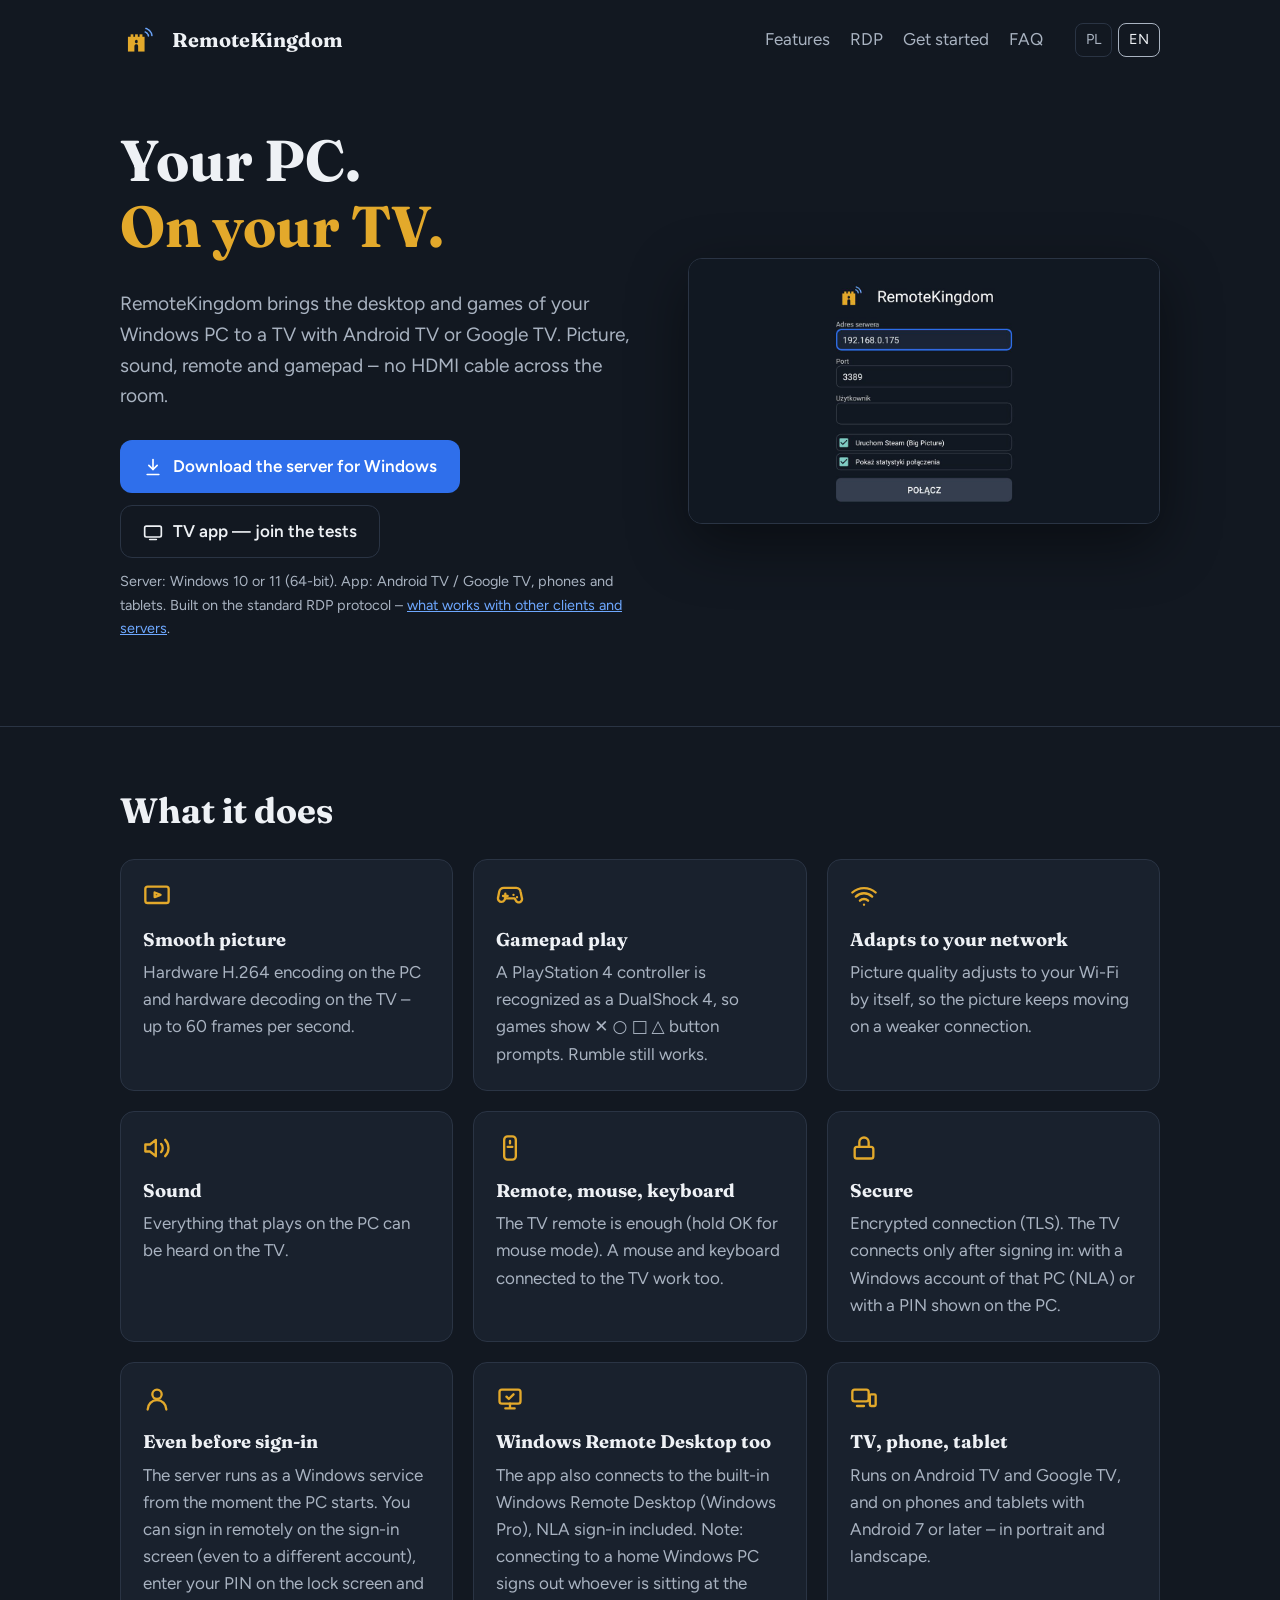
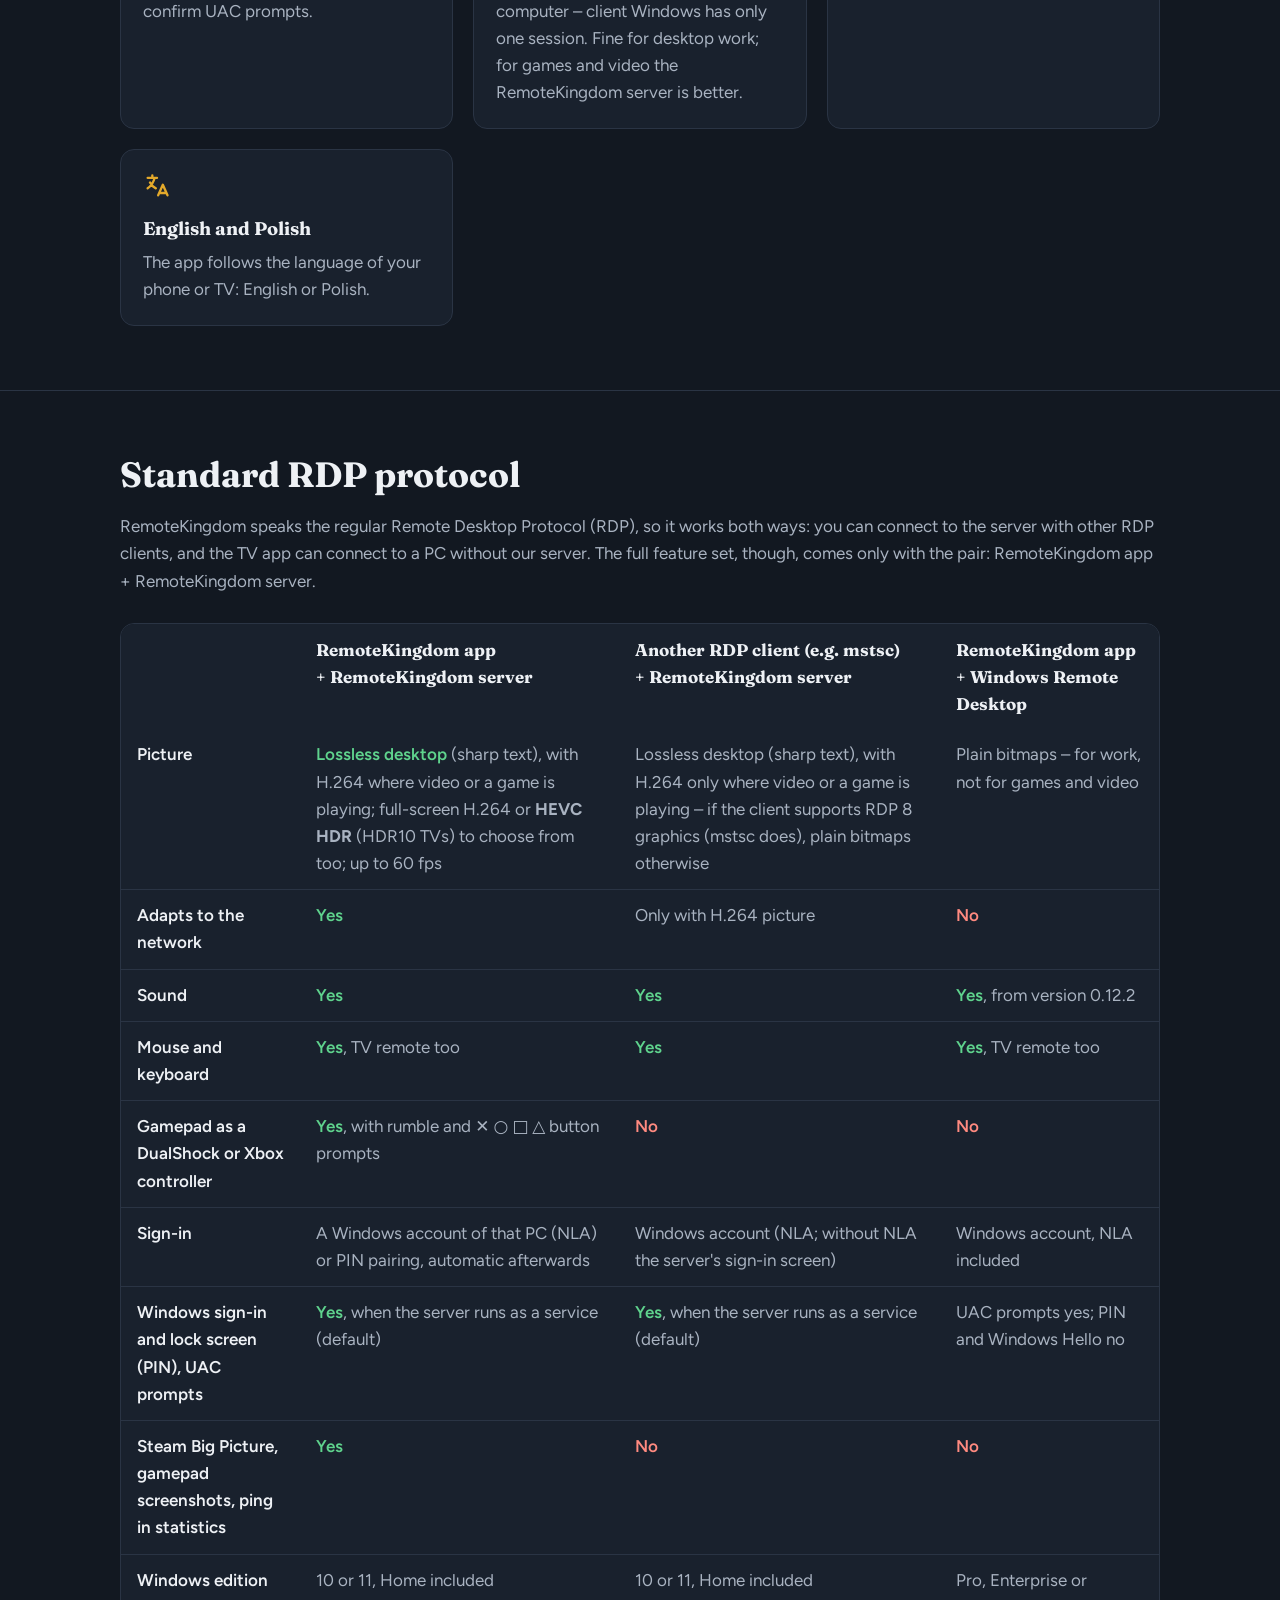
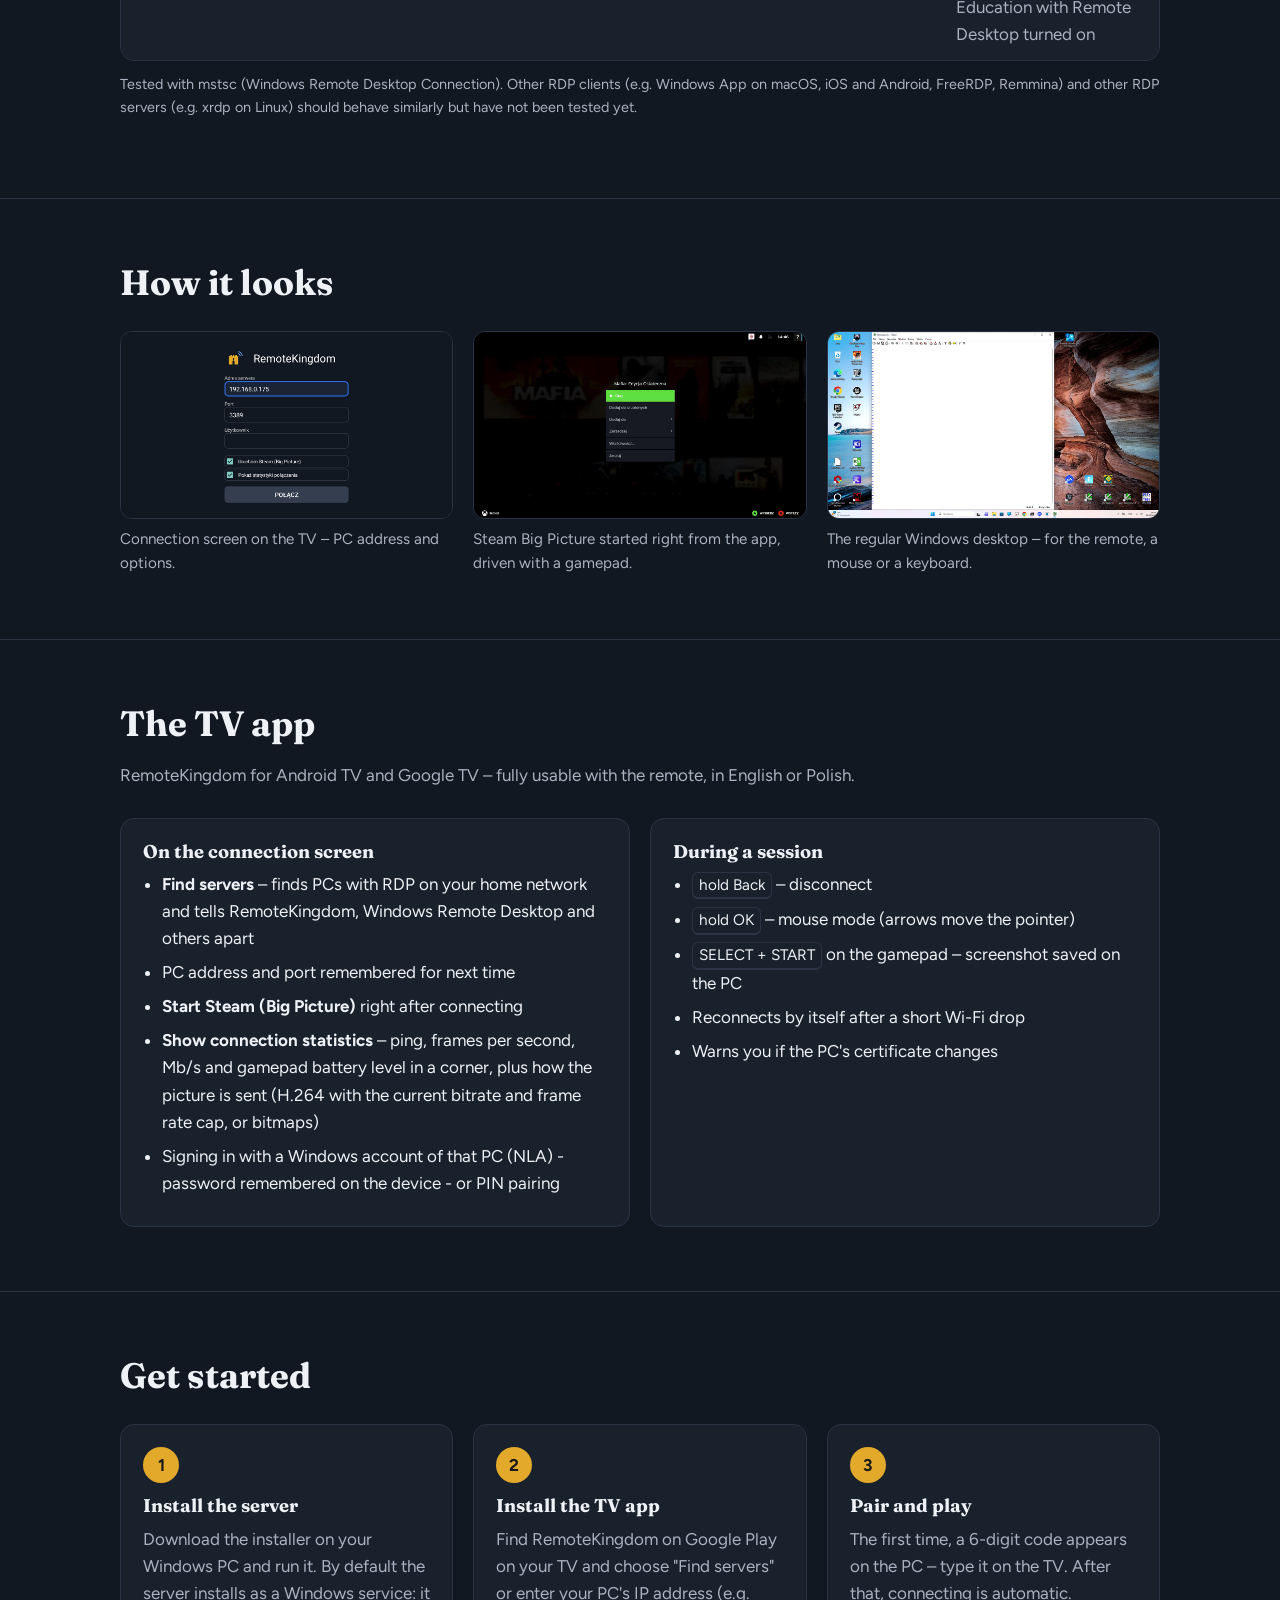
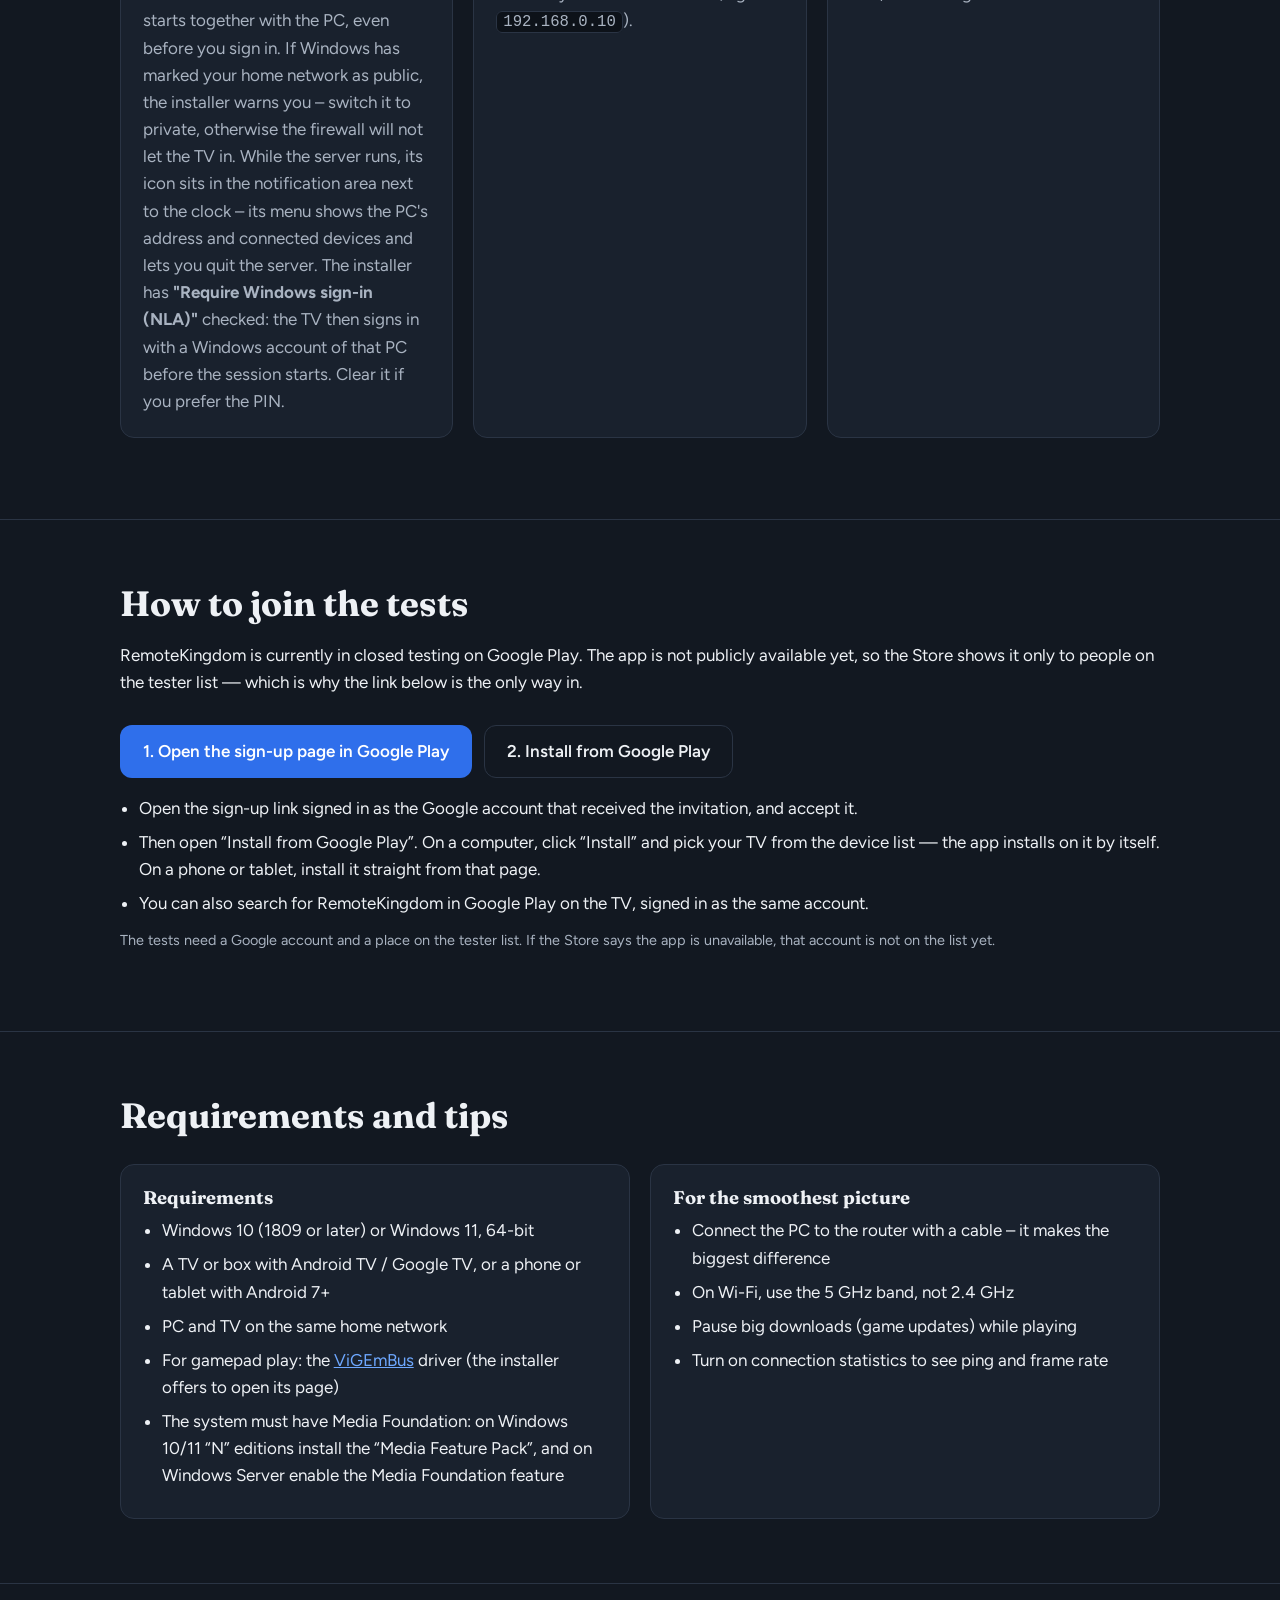
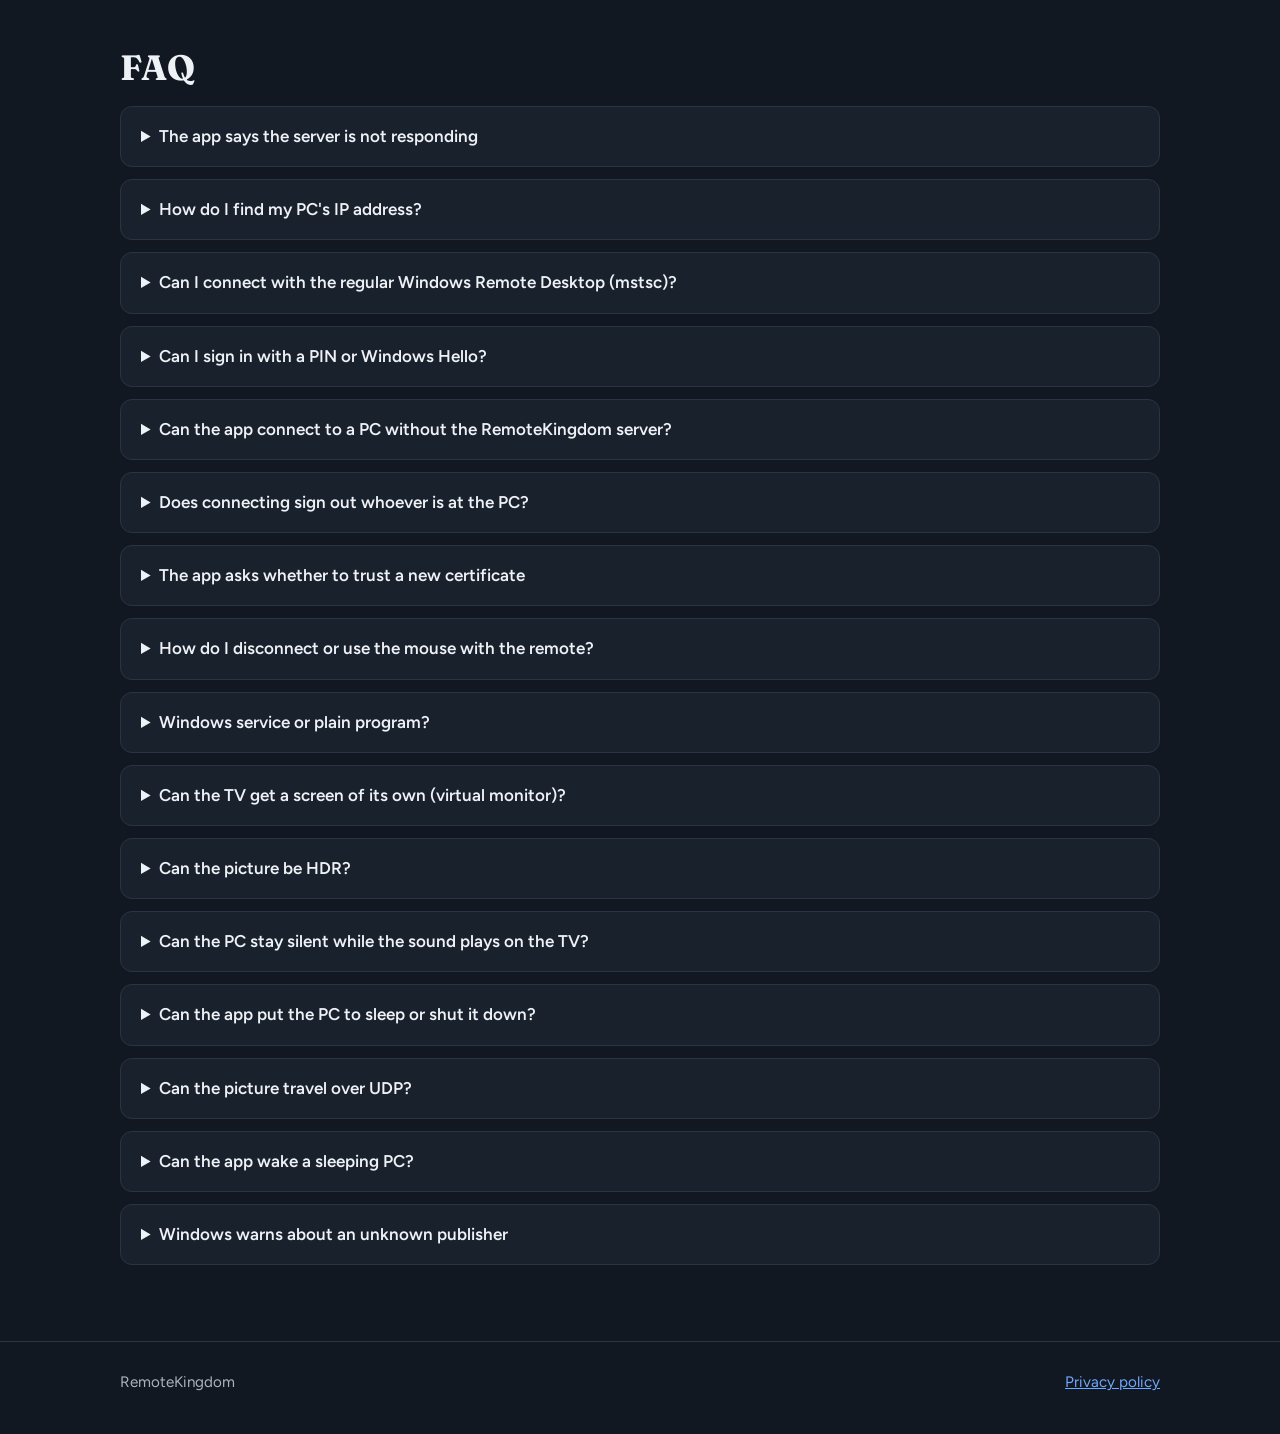
==== en/index.html @ ab677b14 "Comparison table: lossless desktop and HEVC HDR in the app column, NLA for mstsc Co-Authored-By: Cla" ====
<!doctype html>
<html lang="en">
<head>
<meta charset="utf-8">
<meta name="viewport" content="width=device-width, initial-scale=1">
<title>RemoteKingdom – your PC on your TV</title>
<meta name="description" content="RemoteKingdom: your Windows PC desktop and games on an Android TV. H.264 video, sound, remote and gamepad.">
<link rel="icon" type="image/png" href="../img/icon.png">
<link rel="alternate" hreflang="pl" href="https://2lero.github.io/remotekingdom-site/">
<link rel="alternate" hreflang="en" href="https://2lero.github.io/remotekingdom-site/en/">
<link rel="alternate" hreflang="x-default" href="https://2lero.github.io/remotekingdom-site/">
<link rel="preconnect" href="https://fonts.googleapis.com">
<link rel="preconnect" href="https://fonts.gstatic.com" crossorigin>
<link href="https://fonts.googleapis.com/css2?family=Fraunces:opsz,wght@9..144,700&family=Figtree:wght@400;600&display=swap" rel="stylesheet">
<link rel="stylesheet" href="../style.css">
</head>
<body>

<div class="wrap">
  <header class="top">
    <img src="../img/icon.png" alt="">
    <b>RemoteKingdom</b>
    <nav>
      <a href="#features">Features</a>
      <a href="#rdp">RDP</a>
      <a href="#start">Get started</a>
      <a href="#faq">FAQ</a>
    </nav>
    <div class="lang"><a href="../" lang="pl">PL</a><a href="./" aria-current="page">EN</a></div>
  </header>

  <div class="hero">
    <div>
      <h1>Your PC.<br><span>On your TV.</span></h1>
      <p class="lead">RemoteKingdom brings the desktop and games of your Windows PC to a TV with Android TV or Google TV. Picture, sound, remote and gamepad – no HDMI cable across the room.</p>
      <div class="buttons">
        <a class="btn primary" href="https://github.com/2lero/remotekingdom-site/releases/latest/download/RemoteKingdomServerSetup.exe">
          <svg viewBox="0 0 24 24" fill="none" stroke="currentColor" stroke-width="2" stroke-linecap="round" stroke-linejoin="round" aria-hidden="true"><path d="M12 3v12"/><path d="m7 10 5 5 5-5"/><path d="M5 21h14"/></svg>
          Download the server for Windows
        </a>
        <a class="btn ghost" href="https://play.google.com/apps/testing/com.lero.remotekingdom">
          <svg viewBox="0 0 24 24" fill="none" stroke="currentColor" stroke-width="2" stroke-linecap="round" stroke-linejoin="round" aria-hidden="true"><rect x="2" y="5" width="20" height="13" rx="2"/><path d="M8 21h8"/></svg>
          TV app — join the tests
        </a>
      </div>
      <p class="note">Server: Windows 10 or 11 (64-bit). App: Android TV / Google TV, phones and tablets. Built on the standard RDP protocol – <a href="#rdp">what works with other clients and servers</a>.</p>
    </div>
    <img class="shot" src="../img/connect.jpg" alt="RemoteKingdom connection screen on a TV">
  </div>
</div>

<section id="features">
  <div class="wrap">
    <h2>What it does</h2>
    <div class="grid">
      <div class="card">
        <svg viewBox="0 0 24 24" fill="none" stroke="currentColor" stroke-width="2" stroke-linecap="round" stroke-linejoin="round" aria-hidden="true"><rect x="2" y="4" width="20" height="14" rx="2"/><path d="m10 9 5 2-5 2z"/></svg>
        <h3>Smooth picture</h3>
        <p>Hardware H.264 encoding on the PC and hardware decoding on the TV – up to 60 frames per second.</p>
      </div>
      <div class="card">
        <svg viewBox="0 0 24 24" fill="none" stroke="currentColor" stroke-width="2" stroke-linecap="round" stroke-linejoin="round" aria-hidden="true"><path d="M6 12h4m-2-2v4"/><path d="M15 11h.01M18 13h.01"/><path d="M17.3 5H6.7a4 4 0 0 0-3.9 3.2l-1 5A3 3 0 0 0 4.7 17c1 0 1.9-.5 2.4-1.3L8 14h8l.9 1.7a2.8 2.8 0 0 0 5.2-2.2l-1-5A4 4 0 0 0 17.3 5z"/></svg>
        <h3>Gamepad play</h3>
        <p>A PlayStation 4 controller is recognized as a DualShock 4, so games show ✕ ○ □ △ button prompts. Rumble still works.</p>
      </div>
      <div class="card">
        <svg viewBox="0 0 24 24" fill="none" stroke="currentColor" stroke-width="2" stroke-linecap="round" stroke-linejoin="round" aria-hidden="true"><path d="M5 12.5a10 10 0 0 1 14 0"/><path d="M8.5 16a5 5 0 0 1 7 0"/><path d="M12 19.5h.01"/><path d="M2 9a15 15 0 0 1 20 0"/></svg>
        <h3>Adapts to your network</h3>
        <p>Picture quality adjusts to your Wi-Fi by itself, so the picture keeps moving on a weaker connection.</p>
      </div>
      <div class="card">
        <svg viewBox="0 0 24 24" fill="none" stroke="currentColor" stroke-width="2" stroke-linecap="round" stroke-linejoin="round" aria-hidden="true"><path d="M11 5 6 9H2v6h4l5 4z"/><path d="M15.5 8.5a5 5 0 0 1 0 7"/><path d="M19 5a10 10 0 0 1 0 14"/></svg>
        <h3>Sound</h3>
        <p>Everything that plays on the PC can be heard on the TV.</p>
      </div>
      <div class="card">
        <svg viewBox="0 0 24 24" fill="none" stroke="currentColor" stroke-width="2" stroke-linecap="round" stroke-linejoin="round" aria-hidden="true"><rect x="7" y="2" width="10" height="20" rx="3"/><path d="M12 6v2m-2 3h4"/></svg>
        <h3>Remote, mouse, keyboard</h3>
        <p>The TV remote is enough (hold OK for mouse mode). A mouse and keyboard connected to the TV work too.</p>
      </div>
      <div class="card">
        <svg viewBox="0 0 24 24" fill="none" stroke="currentColor" stroke-width="2" stroke-linecap="round" stroke-linejoin="round" aria-hidden="true"><rect x="4" y="11" width="16" height="10" rx="2"/><path d="M8 11V7a4 4 0 0 1 8 0v4"/></svg>
        <h3>Secure</h3>
        <p>Encrypted connection (TLS). The TV connects only after signing in: with a Windows account of that PC (NLA) or with a PIN shown on the PC.</p>
      </div>
      <div class="card">
        <svg viewBox="0 0 24 24" fill="none" stroke="currentColor" stroke-width="2" stroke-linecap="round" stroke-linejoin="round" aria-hidden="true"><circle cx="12" cy="8" r="4"/><path d="M4 21a8 8 0 0 1 16 0"/></svg>
        <h3>Even before sign-in</h3>
        <p>The server runs as a Windows service from the moment the PC starts. You can sign in remotely on the sign-in screen (even to a different account), enter your PIN on the lock screen and confirm UAC prompts.</p>
      </div>
      <div class="card">
        <svg viewBox="0 0 24 24" fill="none" stroke="currentColor" stroke-width="2" stroke-linecap="round" stroke-linejoin="round" aria-hidden="true"><rect x="3" y="4" width="18" height="12" rx="2"/><path d="M8 20h8M12 16v4"/><path d="m9 10 2 2 4-4"/></svg>
        <h3>Windows Remote Desktop too</h3>
        <p>The app also connects to the built-in Windows Remote Desktop (Windows Pro), NLA sign-in included. Note: connecting to a home Windows PC signs out whoever is sitting at the computer – client Windows has only one session. Fine for desktop work; for games and video the RemoteKingdom server is better.</p>
      </div>
      <div class="card">
        <svg viewBox="0 0 24 24" fill="none" stroke="currentColor" stroke-width="2" stroke-linecap="round" stroke-linejoin="round" aria-hidden="true"><rect x="2" y="4" width="14" height="10" rx="2"/><rect x="17" y="8" width="5" height="10" rx="1"/><path d="M6 18h6"/></svg>
        <h3>TV, phone, tablet</h3>
        <p>Runs on Android TV and Google TV, and on phones and tablets with Android 7 or later – in portrait and landscape.</p>
      </div>
      <div class="card">
        <svg viewBox="0 0 24 24" fill="none" stroke="currentColor" stroke-width="2" stroke-linecap="round" stroke-linejoin="round" aria-hidden="true"><path d="M4 5h8M8 3v2m2 0c-1 4-3 7-6 9m2-5c1 2 3 4 5 5"/><path d="m13 20 4-9 4 9m-7-2h6"/></svg>
        <h3>English and Polish</h3>
        <p>The app follows the language of your phone or TV: English or Polish.</p>
      </div>
    </div>
  </div>
</section>

<section id="rdp">
  <div class="wrap">
    <h2>Standard RDP protocol</h2>
    <p class="muted">RemoteKingdom speaks the regular Remote Desktop Protocol (RDP), so it works both ways: you can connect to the server with other RDP clients, and the TV app can connect to a PC without our server. The full feature set, though, comes only with the pair: RemoteKingdom app + RemoteKingdom server.</p>
    <div class="table-wrap">
      <table class="compat">
        <thead>
          <tr>
            <th></th>
            <th>RemoteKingdom app<br>+ RemoteKingdom server</th>
            <th>Another RDP client (e.g. mstsc)<br>+ RemoteKingdom server</th>
            <th>RemoteKingdom app<br>+ Windows Remote Desktop</th>
          </tr>
        </thead>
        <tbody>
          <tr><th>Picture</th><td><span class="yes">Lossless desktop</span> (sharp text), with H.264 where video or a game is playing; full-screen H.264 or <b>HEVC HDR</b> (HDR10 TVs) to choose from too; up to 60 fps</td><td>Lossless desktop (sharp text), with H.264 only where video or a game is playing – if the client supports RDP 8 graphics (mstsc does), plain bitmaps otherwise</td><td>Plain bitmaps – for work, not for games and video</td></tr>
          <tr><th>Adapts to the network</th><td><span class="yes">Yes</span></td><td>Only with H.264 picture</td><td><span class="no">No</span></td></tr>
          <tr><th>Sound</th><td><span class="yes">Yes</span></td><td><span class="yes">Yes</span></td><td><span class="yes">Yes</span>, from version 0.12.2</td></tr>
          <tr><th>Mouse and keyboard</th><td><span class="yes">Yes</span>, TV remote too</td><td><span class="yes">Yes</span></td><td><span class="yes">Yes</span>, TV remote too</td></tr>
          <tr><th>Gamepad as a DualShock or Xbox controller</th><td><span class="yes">Yes</span>, with rumble and ✕ ○ □ △ button prompts</td><td><span class="no">No</span></td><td><span class="no">No</span></td></tr>
          <tr><th>Sign-in</th><td>A Windows account of that PC (NLA) or PIN pairing, automatic afterwards</td><td>Windows account (NLA; without NLA the server's sign-in screen)</td><td>Windows account, NLA included</td></tr>
          <tr><th>Windows sign-in and lock screen (PIN), UAC prompts</th><td><span class="yes">Yes</span>, when the server runs as a service (default)</td><td><span class="yes">Yes</span>, when the server runs as a service (default)</td><td>UAC prompts yes; PIN and Windows Hello no</td></tr>
          <tr><th>Steam Big Picture, gamepad screenshots, ping in statistics</th><td><span class="yes">Yes</span></td><td><span class="no">No</span></td><td><span class="no">No</span></td></tr>
          <tr><th>Windows edition</th><td>10 or 11, Home included</td><td>10 or 11, Home included</td><td>Pro, Enterprise or Education with Remote Desktop turned on</td></tr>
        </tbody>
      </table>
    </div>
    <p class="note">Tested with mstsc (Windows Remote Desktop Connection). Other RDP clients (e.g. Windows App on macOS, iOS and Android, FreeRDP, Remmina) and other RDP servers (e.g. xrdp on Linux) should behave similarly but have not been tested yet.</p>
  </div>
</section>

<section id="look">
  <div class="wrap">
    <h2>How it looks</h2>
    <div class="gallery">
      <figure><img src="../img/connect.jpg" alt="Connection screen of the app on a TV" loading="lazy"><figcaption>Connection screen on the TV – PC address and options.</figcaption></figure>
      <figure><img src="../img/steam.jpg" alt="Steam Big Picture on a TV" loading="lazy"><figcaption>Steam Big Picture started right from the app, driven with a gamepad.</figcaption></figure>
      <figure><img src="../img/desktop.jpg" alt="Windows desktop on a TV" loading="lazy"><figcaption>The regular Windows desktop – for the remote, a mouse or a keyboard.</figcaption></figure>
    </div>
  </div>
</section>

<section id="app">
  <div class="wrap">
    <h2>The TV app</h2>
    <p class="muted">RemoteKingdom for Android TV and Google TV – fully usable with the remote, in English or Polish.</p>
    <div class="two">
      <div class="card">
        <h3>On the connection screen</h3>
        <ul class="clean">
          <li><b>Find servers</b> – finds PCs with RDP on your home network and tells RemoteKingdom, Windows Remote Desktop and others apart</li>
          <li>PC address and port remembered for next time</li>
          <li><b>Start Steam (Big Picture)</b> right after connecting</li>
          <li><b>Show connection statistics</b> – ping, frames per second, Mb/s and gamepad battery level in a corner, plus how the picture is sent (H.264 with the current bitrate and frame rate cap, or bitmaps)</li>
          <li>Signing in with a Windows account of that PC (NLA) - password remembered on the device - or PIN pairing</li>
        </ul>
      </div>
      <div class="card">
        <h3>During a session</h3>
        <ul class="clean">
          <li><span class="kbd">hold Back</span> – disconnect</li>
          <li><span class="kbd">hold OK</span> – mouse mode (arrows move the pointer)</li>
          <li><span class="kbd">SELECT + START</span> on the gamepad – screenshot saved on the PC</li>
          <li>Reconnects by itself after a short Wi-Fi drop</li>
          <li>Warns you if the PC's certificate changes</li>
        </ul>
      </div>
    </div>
  </div>
</section>

<section id="start">
  <div class="wrap">
    <h2>Get started</h2>
    <ol class="steps">
      <li>
        <h3>Install the server</h3>
        <p>Download the installer on your Windows PC and run it. By default the server installs as a Windows service: it starts together with the PC, even before you sign in. If Windows has marked your home network as public, the installer warns you – switch it to private, otherwise the firewall will not let the TV in. While the server runs, its icon sits in the notification area next to the clock – its menu shows the PC's address and connected devices and lets you quit the server. The installer has <b>"Require Windows sign-in (NLA)"</b> checked: the TV then signs in with a Windows account of that PC before the session starts. Clear it if you prefer the PIN.</p>
      </li>
      <li>
        <h3>Install the TV app</h3>
        <p>Find RemoteKingdom on Google Play on your TV and choose "Find servers" or enter your PC's IP address (e.g. <code>192.168.0.10</code>).</p>
      </li>
      <li>
        <h3>Pair and play</h3>
        <p>The first time, a 6-digit code appears on the PC – type it on the TV. After that, connecting is automatic.</p>
      </li>
    </ol>
  </div>
</section>

  <section id="tests">
    <div class="wrap">
      <h2>How to join the tests</h2>
      <p>RemoteKingdom is currently in closed testing on Google Play. The app is not publicly available yet, so the Store shows it only to people on the tester list — which is why the link below is the only way in.</p>
      <p class="buttons">
        <a class="btn primary" href="https://play.google.com/apps/testing/com.lero.remotekingdom">1. Open the sign-up page in Google Play</a>
        <a class="btn ghost" href="https://play.google.com/store/apps/details?id=com.lero.remotekingdom">2. Install from Google Play</a>
      </p>
      <ul class="clean">
        <li>Open the sign-up link signed in as the Google account that received the invitation, and accept it.</li>
        <li>Then open “Install from Google Play”. On a computer, click “Install” and pick your TV from the device list — the app installs on it by itself. On a phone or tablet, install it straight from that page.</li>
        <li>You can also search for RemoteKingdom in Google Play on the TV, signed in as the same account.</li>
      </ul>
      <p class="note">The tests need a Google account and a place on the tester list. If the Store says the app is unavailable, that account is not on the list yet.</p>
    </div>
  </section>

<section>
  <div class="wrap">
    <h2>Requirements and tips</h2>
    <div class="two">
      <div class="card">
        <h3>Requirements</h3>
        <ul class="clean">
          <li>Windows 10 (1809 or later) or Windows 11, 64-bit</li>
          <li>A TV or box with Android TV / Google TV, or a phone or tablet with Android 7+</li>
          <li>PC and TV on the same home network</li>
          <li>For gamepad play: the <a href="https://github.com/nefarius/ViGEmBus/releases/tag/v1.22.0">ViGEmBus</a> driver (the installer offers to open its page)</li>
          <li>The system must have Media Foundation: on Windows 10/11 “N” editions install the “Media Feature Pack”, and on Windows Server enable the Media Foundation feature</li>
        </ul>
      </div>
      <div class="card">
        <h3>For the smoothest picture</h3>
        <ul class="clean">
          <li>Connect the PC to the router with a cable – it makes the biggest difference</li>
          <li>On Wi-Fi, use the 5 GHz band, not 2.4 GHz</li>
          <li>Pause big downloads (game updates) while playing</li>
          <li>Turn on connection statistics to see ping and frame rate</li>
        </ul>
      </div>
    </div>
  </div>
</section>

<section id="faq">
  <div class="wrap">
    <h2>FAQ</h2>
    <details>
      <summary>The app says the server is not responding</summary>
      <p>Check that the server is running on the PC (the RemoteKingdom icon next to the clock; if it is missing, start “RemoteKingdom Server” from the Start menu), that the IP address is correct and that the PC and TV are on the same network. The server uses port 3389 by default. If a window about the missing <code>MFPlat.dll</code> file appears when the server starts, the PC is missing Media Foundation – see “Requirements and tips”.</p>
      <p>The built-in Windows Remote Desktop uses that same port. If you have it turned on, the RemoteKingdom server will not start – it exits silently and the app only says it cannot connect. To fix this, turn Remote Desktop off (Settings → System → Remote Desktop) or start the RemoteKingdom server on a different port – the port number is given as the first argument (e.g. 3390). If the server will not start, look at the file <code>%ProgramData%\RemoteKingdom\server\rk_server.err</code> (server as a service) or <code>%LOCALAPPDATA%\RemoteKingdom\rk_server.err</code> (plain program): you will find the line <code>[Main] Fatal: bind() failed: 10048</code>.</p>
      <p>If the server is running and the TV still cannot connect, check whether Windows has marked your home network as public. On a public network the firewall blocks connections to the server (a safeguard in a café or hotel, for example). You can change this in Settings → Network &amp; internet → Wi-Fi or Ethernet → network properties → Network profile type → Private network.</p>
    </details>
    <details>
      <summary>How do I find my PC's IP address?</summary>
      <p>Easiest: choose “Find servers” in the app, or click the RemoteKingdom icon next to the clock on the PC – its menu shows “This PC's address”. You can also open Windows Settings → Network &amp; internet → your connection's properties and read the “IPv4 address”, or run <code>ipconfig</code> in a command prompt.</p>
    </details>
    <details>
      <summary>Can I connect with the regular Windows Remote Desktop (mstsc)?</summary>
      <p>Yes. If Remote Desktop has no saved password, a RemoteKingdom sign-in screen appears after connecting – enter the user name and password of a Windows account on this PC (for a Microsoft account: its email address and password, not the PIN). After 3 wrong attempts the server disconnects.</p>
    </details>
    <details>
      <summary>Can I sign in with a PIN or Windows Hello?</summary>
      <p>With the RemoteKingdom server running as a service (the default) you see the real Windows lock screen and enter your PIN just as you would at the PC. The server's own sign-in screen (shown in mstsc when no password is saved) accepts only the Windows account password (for a Microsoft account: the account password, not the PIN).</p>
      <p>In the built-in Windows Remote Desktop, PIN and Windows Hello do not work – the sign-in screen shows only password and smart card.</p>
      <p>With a Microsoft account that has the “require Windows Hello” option turned on, signing in to Remote Desktop with just the password may also fail. Turning that option off, or signing in with the password once locally on that PC, helps.</p>
    </details>
    <details>
      <summary>Can the app connect to a PC without the RemoteKingdom server?</summary>
      <p>Yes, if the PC runs Windows Pro with Remote Desktop turned on (Settings → System → Remote Desktop). The app asks for the Windows user name and password. By default the password is not stored. You can have it remembered by ticking the option in the sign-in window – the password is then stored encrypted with your device's key. Gamepads, PIN pairing and H.264 video work only with the RemoteKingdom server.</p>
    </details>
    <details>
      <summary>Does connecting sign out whoever is at the PC?</summary>
      <p>Yes, if you connect through the built-in Windows Remote Desktop (Windows Pro). Client Windows has only one session, so whoever is sitting at the computer gets signed out. Server editions of Windows allow several sessions at once, but home Windows 10/11 Pro does not.</p>
    </details>
    <details>
      <summary>The app asks whether to trust a new certificate</summary>
      <p>This happens after reinstalling the server or Windows, and also once after switching the server to a Windows service (the service has its own certificate). If it is your PC and you changed nothing, choose “No” and check that you are connecting to the right address.</p>
    </details>
    <details>
      <summary>How do I disconnect or use the mouse with the remote?</summary>
      <p>Hold Back to disconnect. Hold OK for mouse mode: the arrows move the pointer, OK clicks.</p>
    </details>
    <details>
      <summary>Windows service or plain program?</summary>
      <p>The installer chooses a Windows service by default. The server then runs from the moment the PC starts, even when nobody is signed in, so you can sign in remotely on the sign-in screen, enter your PIN on the lock screen and confirm UAC prompts. Signing out or switching users disconnects you briefly – the app reconnects.</p>
      <p>You can also choose a plain program that starts when you sign in. Then the sign-in screen, lock screen and UAC prompts are not visible remotely: the picture freezes and the keyboard does not work until someone at the PC dismisses them. To change how the server starts, run the installer again and pick the other option (since 0.11.1 the previous one is then removed).</p>
    </details>
    <details>
      <summary>Can the TV get a screen of its own (virtual monitor)?</summary>
      <p>Yes, as an experimental option since 0.14 - tick <b>"Virtual monitor"</b> in the installer (service mode only). During a connection Windows gets an extra screen at exactly the TV's or phone's resolution and makes it the primary one. Since server 0.16.3 the PC's monitor goes dark meanwhile, so every window is on the screen you see in the app. When you disconnect, the virtual screen goes away and the PC's monitor comes back with its windows. Since 0.17.6 a key press, a click or a clear mouse movement at the PC also switches its monitor back on during the session – the remote connection goes on. Since 0.17.7 the PC's monitor then also becomes the primary screen, so new windows and the taskbar appear on it. It is still the same desktop: one pointer and the same windows, so it is not for two people working at once.</p>
      <p>The option installs the <a href="https://github.com/VirtualDrivers/Virtual-Display-Driver">Virtual Display Driver</a> (MIT licence) and adds its publisher, SignPath Foundation, to Windows' trusted publishers - otherwise Windows would ask for consent during the install. Uninstalling the server removes the driver and that trust.</p>
      <p>Games in <b>exclusive fullscreen</b> are black on the virtual monitor - Windows' capture cannot see them there. Set the game to windowed or borderless, or switch the app to <b>"Virtual monitor: off"</b> before connecting (app 0.14.2 and later): the picture then comes from the PC's monitor, where such games show.</p>
    </details>
    <details>
      <summary>Can the picture be HDR?</summary>
      <p>Yes, as an experimental mode since server 0.15 and app 0.14: <b>"Picture: HEVC HDR"</b>. It appears only on TVs that show HDR10 and have a hardware 10-bit HEVC decoder - elsewhere the option does not exist. The server turns HDR on for the connection (on the virtual monitor, or on the PC's monitor if you had not) and back off afterwards. The whole screen then goes as HEVC Main 10 HDR10 video, so desktop text is slightly less sharp than in the lossless mode. When something on the way cannot do HDR (graphics card, monitor), the server sends plain H.264.</p>
    </details>
    <details>
      <summary>Can the PC stay silent while the sound plays on the TV?</summary>
      <p>Yes, as an experimental option since 0.14 - tick <b>"Virtual sound card"</b> in the installer. During a connection the sound goes to the TV only, and after it the PC goes back to its own device. It needs a virtual sound card: Steam Streaming Speakers (installed by Steam for Remote Play) or the free <a href="https://vb-audio.com/Cable/">VB-CABLE</a>. Without either the sound works as before - on both the PC and the TV. Programs set to one specific device keep playing there.</p>
    </details>
    <details>
      <summary>Can the app put the PC to sleep or shut it down?</summary>
      <p>Yes, since app 0.15 and server 0.16. During a session there is a menu at the top of the screen with a <b>"Power"</b> button: sleep, hibernate or shut down. On a TV the menu shows in mouse mode (hold OK), on a phone after touching the top edge of the screen. While the phone app runs in the background, its notification has a button that shuts the PC down (tap twice) and a separate "Disconnect" button.</p>
      <p>If sleep or hibernation is turned off in Windows, the app says so. PCs with Modern Standby (many mini PCs and laptops) are supported since server 0.16.1. Hibernation works even when Windows does not show it in the Start menu – that is only a menu setting.</p>
    </details>
    <details>
      <summary>Can the picture travel over UDP?</summary>
      <p>Yes, since server 0.17 and app 0.16. The picture then uses RDP's standard UDP transport (the one Windows uses for Remote Desktop), which is smoother on Wi‑Fi and over a VPN because a lost packet no longer stalls the whole stream. Sound, input and gamepads stay on TCP. It works with mstsc too. The installer adds a firewall rule for UDP; when UDP cannot get through (firewall, network), the session stays on TCP as before. When UDP stops working during a session, the picture in the app returns to TCP without disconnecting (server 0.17.5 and app 0.16.1; mstsc reconnects instead, and since 0.17.11 it first waits up to 10 seconds, so a short Wi-Fi drop does not disconnect it). The app's statistics show whether the picture comes over UDP or TCP.</p>
      <p>Server 0.17 needs app 0.16 or later – an older app takes it for Windows and shows the picture in the simplified bitmap mode.</p>
    </details>
    <details>
      <summary>Can the app wake a sleeping PC?</summary>
      <p>It tries - an experimental feature since 0.13 of the server and the app (Wake-on-LAN). Connect once while the PC is on: the server tells the app its network cards. When the PC later does not answer, the app sends the wake-up signal and waits for the server. The installer (option "Let the RemoteKingdom app wake this PC") enables waking on the wired network card and turns off Fast Startup.</p>
      <p>Whether it works depends on the hardware: it needs a wired connection, the same home network, and Wake on LAN enabled in the BIOS to wake from hibernation or shutdown. On some PCs waking over the network does not work even then.</p>
    </details>
    <details>
      <summary>Windows warns about an unknown publisher</summary>
      <p>The installer is not code-signed yet. Click “More info” → “Run anyway”. Only download the installer from this page.</p>
    </details>
  </div>
</section>

<footer>
  <div class="wrap">
    <span>RemoteKingdom</span>
    <span><a href="https://github.com/2lero/privacy-policy/blob/main/remotekingdom-privacy-en.txt">Privacy policy</a></span>
  </div>
</footer>

</body>
</html>
---- style.css ----
:root {
    --bg: #121821; --bg2: #19212d; --line: #2a3444;
    --text: #eef1f5; --muted: #a9b3c1;
    --gold: #e3a92b; --blue: #6ea8ff; --btn: #2f6feb;
  }
  * { box-sizing: border-box; }
  html { scroll-behavior: smooth; }
  body { margin: 0; background: var(--bg); color: var(--text); font: 17px/1.6 Figtree, system-ui, sans-serif; }
  a { color: var(--blue); }
  .wrap { max-width: 1080px; margin: 0 auto; padding: 0 20px; }
  h1, h2, h3 { font-family: Fraunces, Georgia, serif; line-height: 1.15; margin: 0 0 .5em; }
  h1 { font-size: clamp(2.2rem, 5vw, 3.6rem); }
  h1 span { color: var(--gold); }
  h2 { font-size: clamp(1.6rem, 3vw, 2.2rem); }
  h3 { font-size: 1.15rem; }
  p { margin: 0 0 1em; }
  .muted { color: var(--muted); }

  header.top { display: flex; align-items: center; gap: 12px; padding: 20px 0; }
  header.top img { width: 40px; height: 40px; border-radius: 10px; }
  header.top b { font-family: Fraunces, Georgia, serif; font-size: 1.25rem; }
  header.top nav { margin-left: auto; display: flex; gap: 20px; }
  header.top nav a { color: var(--muted); text-decoration: none; }
  header.top nav a:hover { color: var(--text); }

  .hero { display: grid; grid-template-columns: 1.1fr 1fr; gap: 48px; align-items: center; padding: 48px 0 72px; }
  .hero img.shot { width: 100%; border-radius: 14px; border: 1px solid var(--line); box-shadow: 0 20px 60px rgba(0,0,0,.45); }
  .lead { font-size: 1.2rem; color: var(--muted); max-width: 34em; }
  .buttons { display: flex; flex-wrap: wrap; gap: 12px; margin-top: 28px; }
  .btn { display: inline-flex; align-items: center; gap: 10px; min-height: 48px; padding: 12px 22px; border-radius: 12px;
         font-weight: 600; text-decoration: none; border: 1px solid transparent; }
  .btn.primary { background: var(--btn); color: #fff; }
  .btn.primary:hover { background: #255fd0; }
  .btn.ghost { border-color: var(--line); color: var(--text); }
  .btn.ghost:hover { border-color: var(--muted); }
  .btn svg { width: 20px; height: 20px; }
  .note { font-size: .9rem; color: var(--muted); margin-top: 12px; }

  section { padding: 64px 0; border-top: 1px solid var(--line); }
  .grid { display: grid; grid-template-columns: repeat(3, minmax(0, 1fr)); gap: 20px; margin-top: 28px; }
  .card { background: var(--bg2); border: 1px solid var(--line); border-radius: 14px; padding: 22px; }
  .card svg { width: 28px; height: 28px; color: var(--gold); margin-bottom: 10px; }
  .card p { color: var(--muted); margin: 0; }

  ol.steps { list-style: none; padding: 0; counter-reset: s; display: grid; grid-template-columns: repeat(3, minmax(0, 1fr)); gap: 20px; margin-top: 28px; }
  ol.steps li { counter-increment: s; background: var(--bg2); border: 1px solid var(--line); border-radius: 14px; padding: 22px; }
  ol.steps li::before { content: counter(s); display: grid; place-items: center; width: 36px; height: 36px; border-radius: 50%;
                        background: var(--gold); color: #1a1a1a; font-weight: 700; margin-bottom: 12px; }
  ol.steps p { color: var(--muted); margin: 0; }

  .two { display: grid; grid-template-columns: 1fr 1fr; gap: 20px; margin-top: 28px; }
  ul.clean { padding-left: 1.1em; margin: 0; }
  ul.clean li { margin-bottom: .4em; }

  details { background: var(--bg2); border: 1px solid var(--line); border-radius: 12px; padding: 16px 20px; margin-bottom: 12px; }
  summary { cursor: pointer; font-weight: 600; }
  details p { color: var(--muted); margin: 12px 0 0; }
  code { background: #0d1219; border: 1px solid var(--line); border-radius: 6px; padding: 1px 6px; font-size: .92em; }

  footer { border-top: 1px solid var(--line); padding: 28px 0 40px; color: var(--muted); font-size: .95rem; }
  footer .wrap { display: flex; flex-wrap: wrap; gap: 20px; justify-content: space-between; }

  @media (max-width: 860px) {
    .hero { grid-template-columns: 1fr; padding-top: 24px; }
    .grid, ol.steps, .two { grid-template-columns: 1fr; }
    header.top nav { display: none; }
  }

  .lang { display: flex; gap: 6px; margin-left: 20px; }
  .lang a { padding: 4px 10px; border: 1px solid var(--line); border-radius: 8px; color: var(--muted); text-decoration: none; font-size: .9rem; }
  .lang a[aria-current] { color: var(--text); border-color: var(--muted); }
  .gallery { display: grid; grid-template-columns: repeat(3, minmax(0, 1fr)); gap: 20px; margin-top: 28px; }
  .gallery figure { margin: 0; }
  .gallery img { width: 100%; aspect-ratio: 16 / 9; object-fit: cover; border-radius: 12px; border: 1px solid var(--line); display: block; }
  .gallery figcaption { color: var(--muted); font-size: .95rem; margin-top: 8px; }
  .kbd { display: inline-block; border: 1px solid var(--line); border-bottom-width: 2px; border-radius: 6px; padding: 0 6px; font-size: .9em; color: var(--text); }
  @media (max-width: 860px) { .gallery { grid-template-columns: 1fr; } header.top .lang { margin-left: auto; } }

  /* RDP compatibility table */
  .table-wrap { overflow-x: auto; margin-top: 28px; border: 1px solid var(--line); border-radius: 14px; }
  table.compat { width: 100%; border-collapse: collapse; background: var(--bg2); min-width: 640px; }
  table.compat th, table.compat td { padding: 12px 16px; text-align: left; border-bottom: 1px solid var(--line); vertical-align: top; }
  table.compat thead th { font-family: Fraunces, Georgia, serif; font-weight: 700; color: var(--text); }
  table.compat tbody th { font-weight: 600; color: var(--text); }
  table.compat td { color: var(--muted); }
  table.compat tr:last-child th, table.compat tr:last-child td { border-bottom: 0; }
  .yes { color: #5fd38d; font-weight: 600; }
  .no { color: #ff8a80; font-weight: 600; }
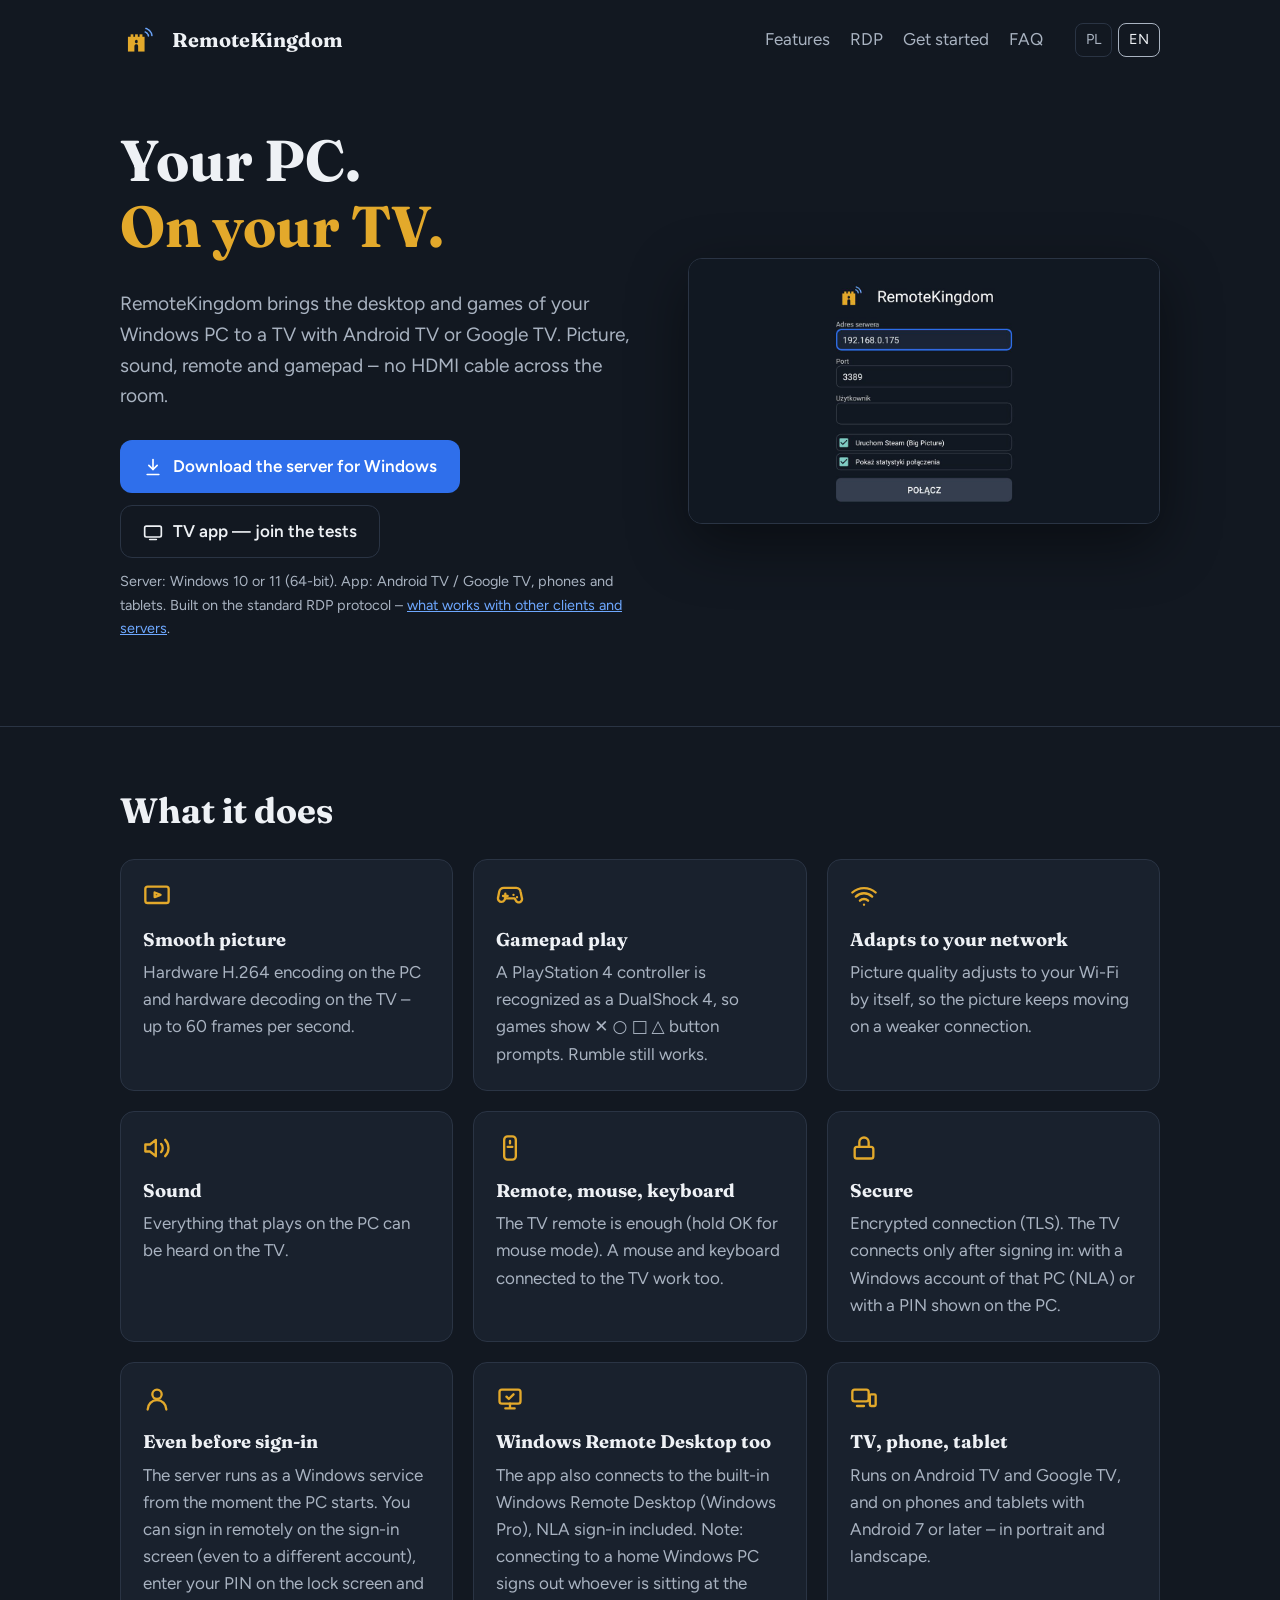
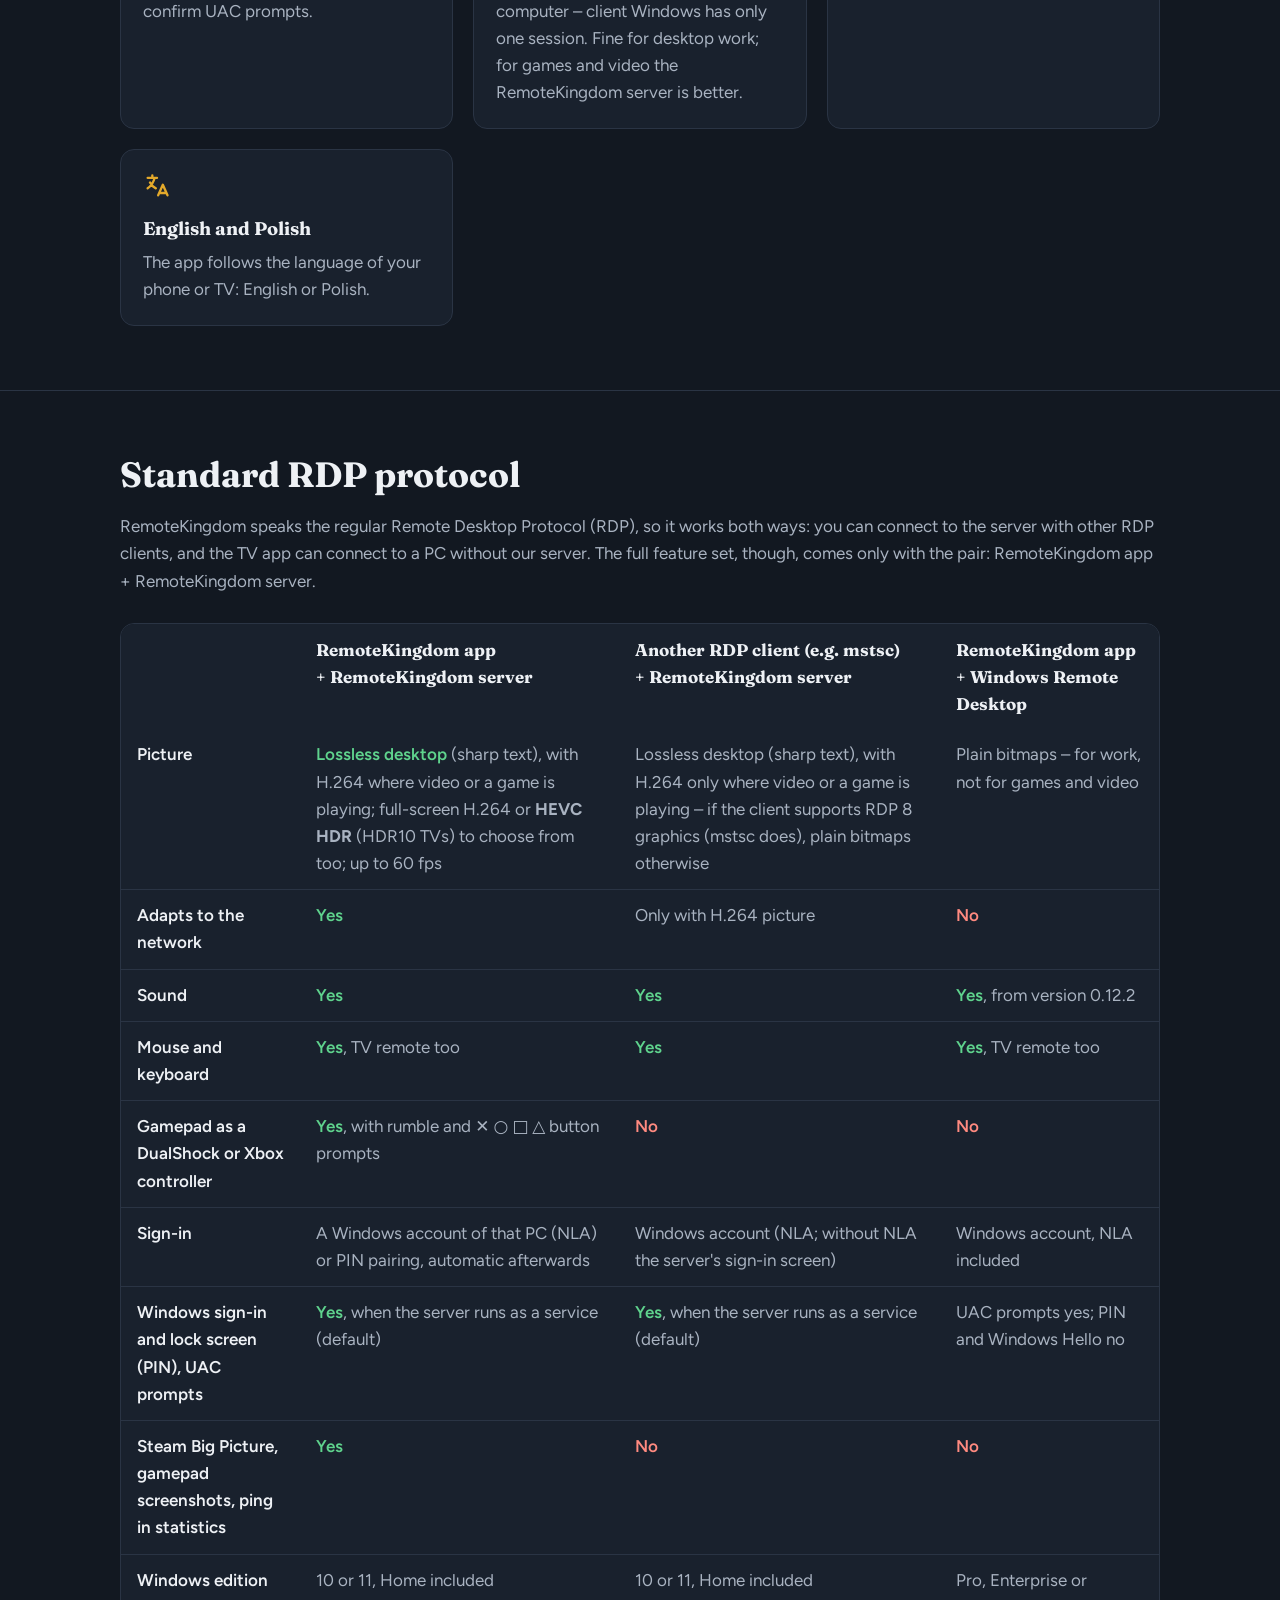
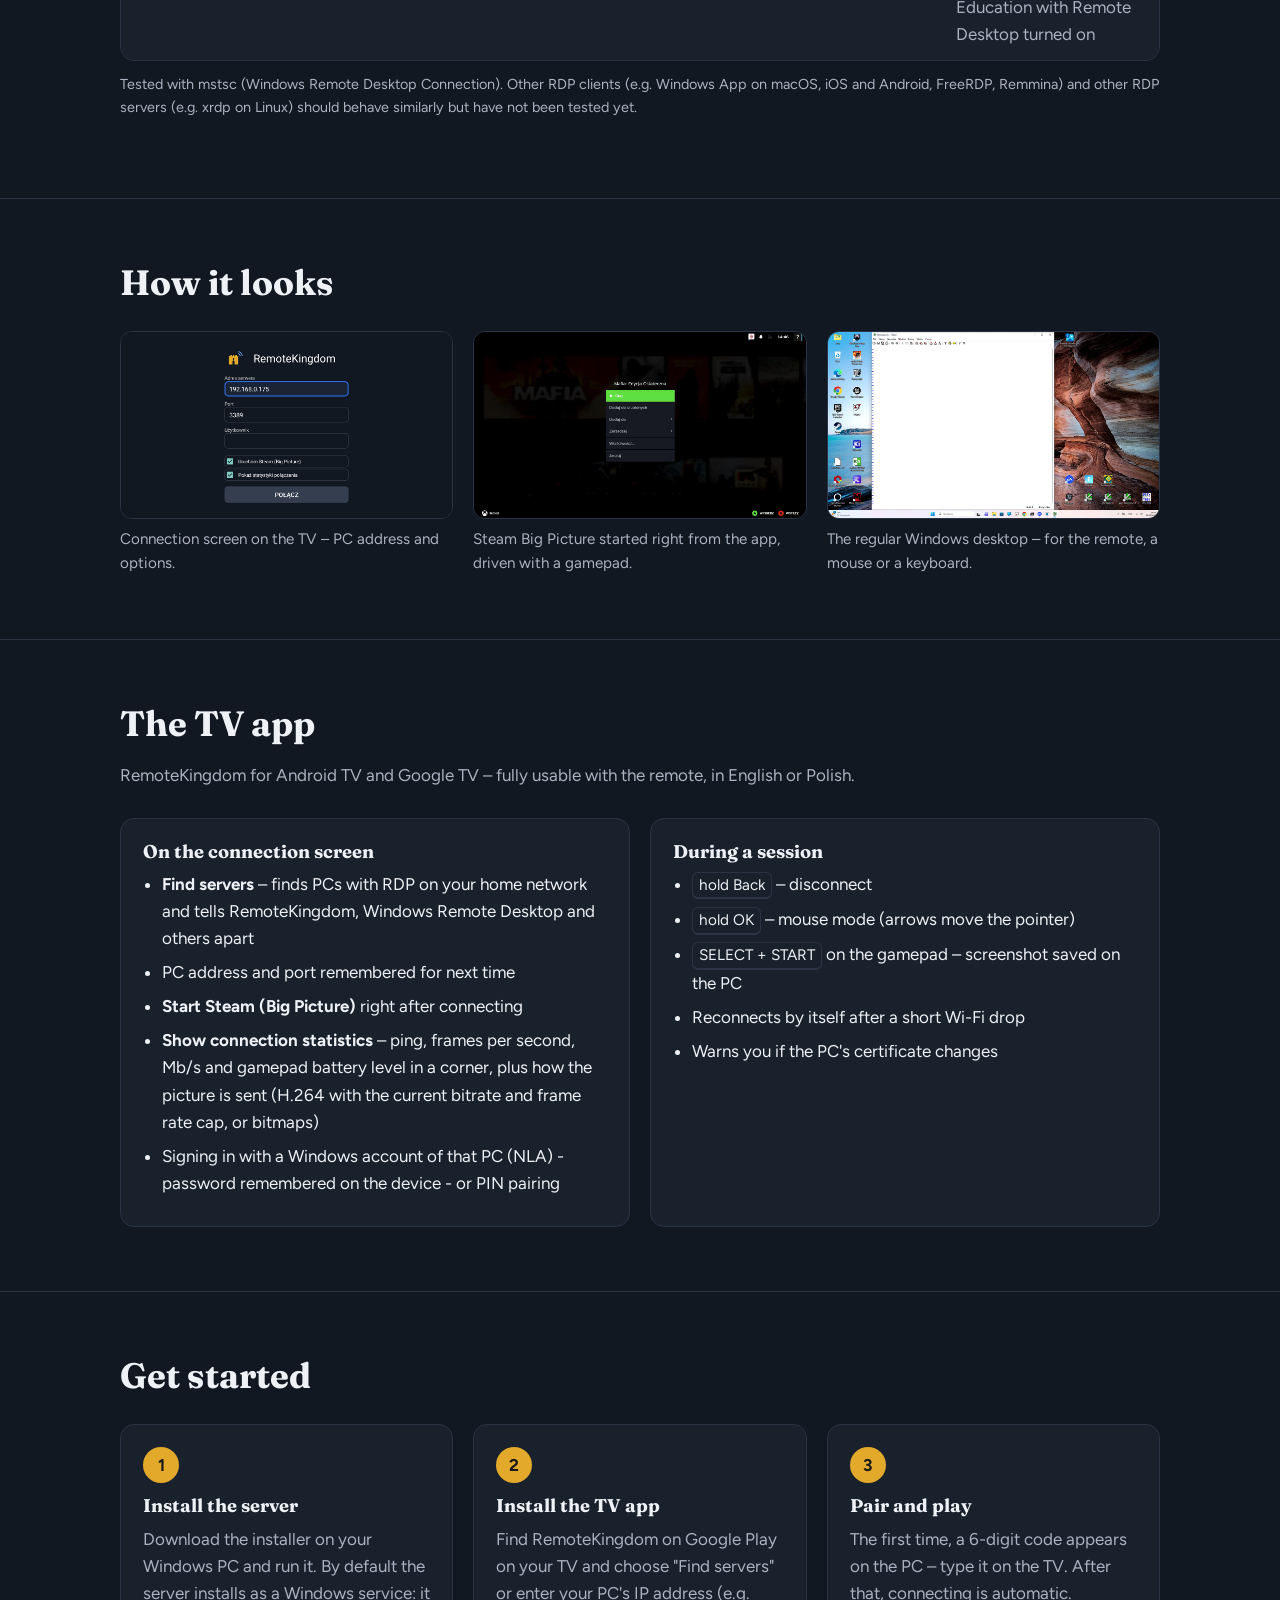
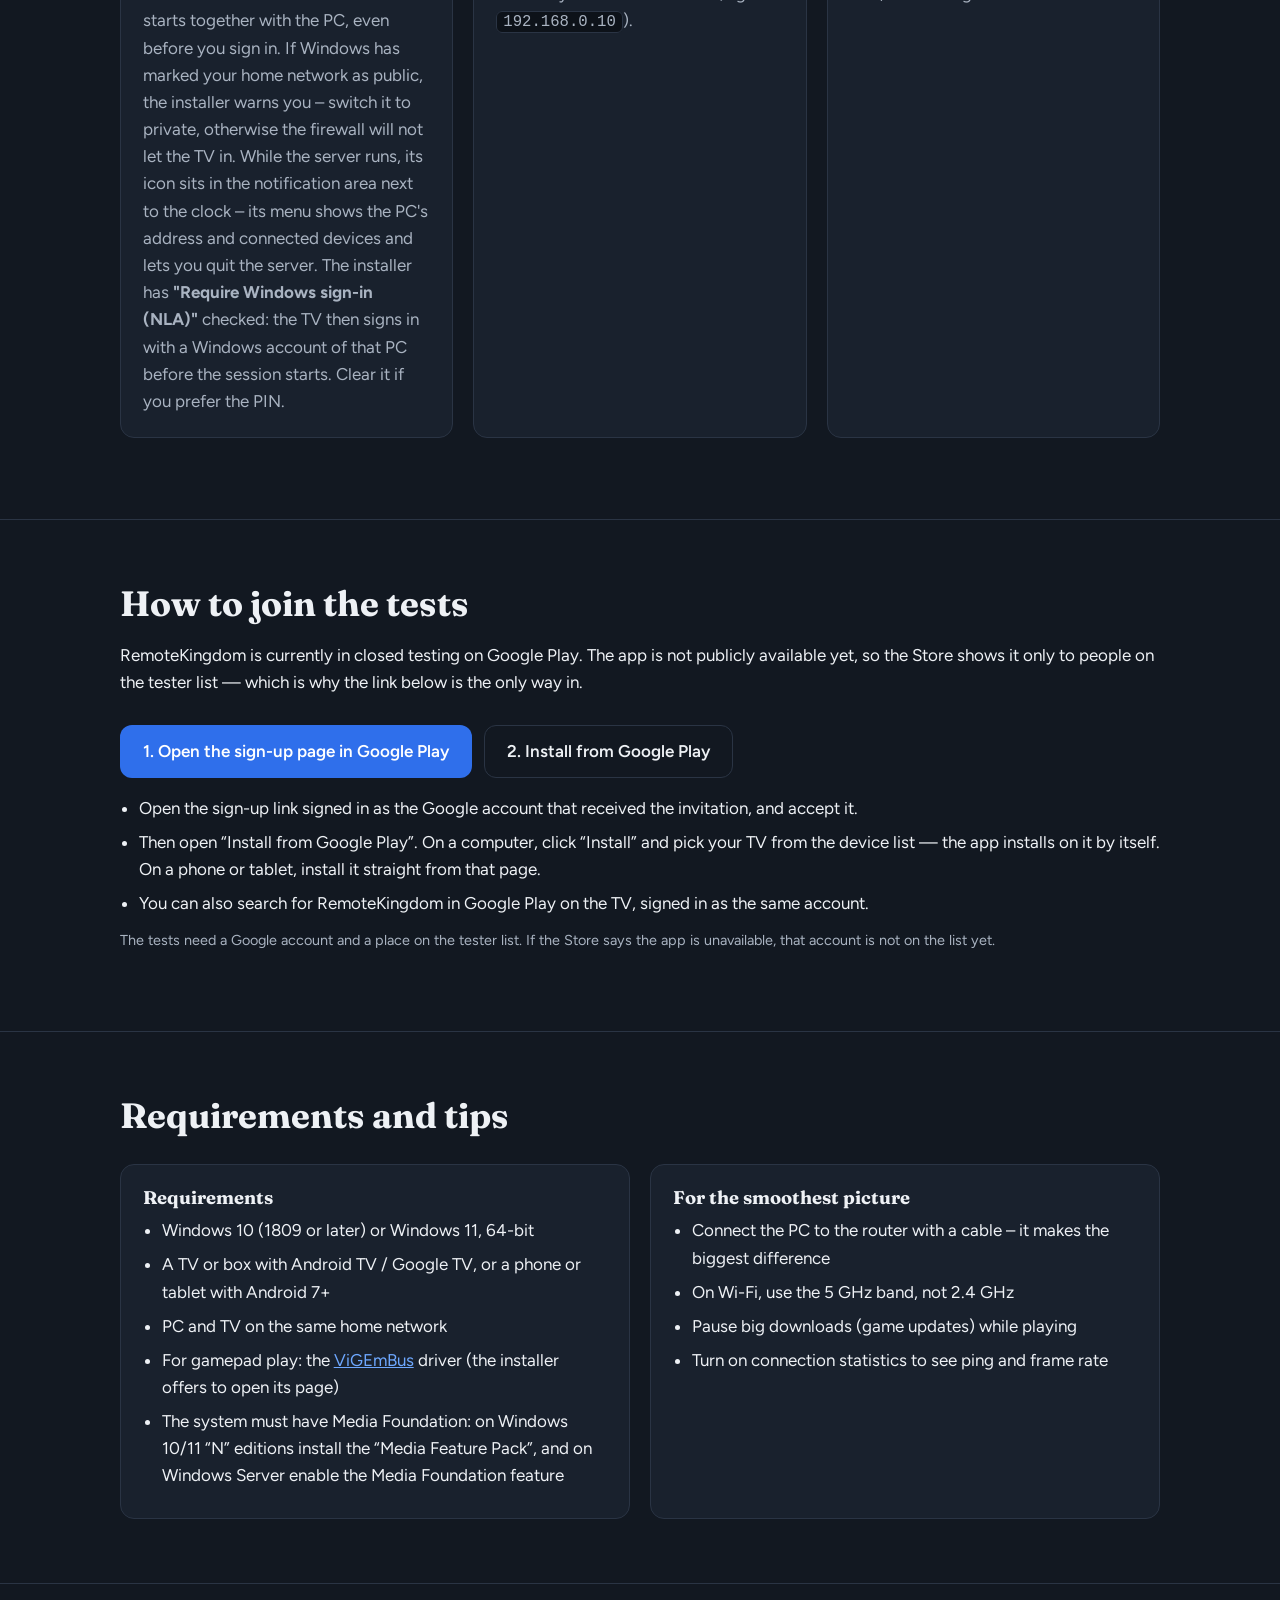
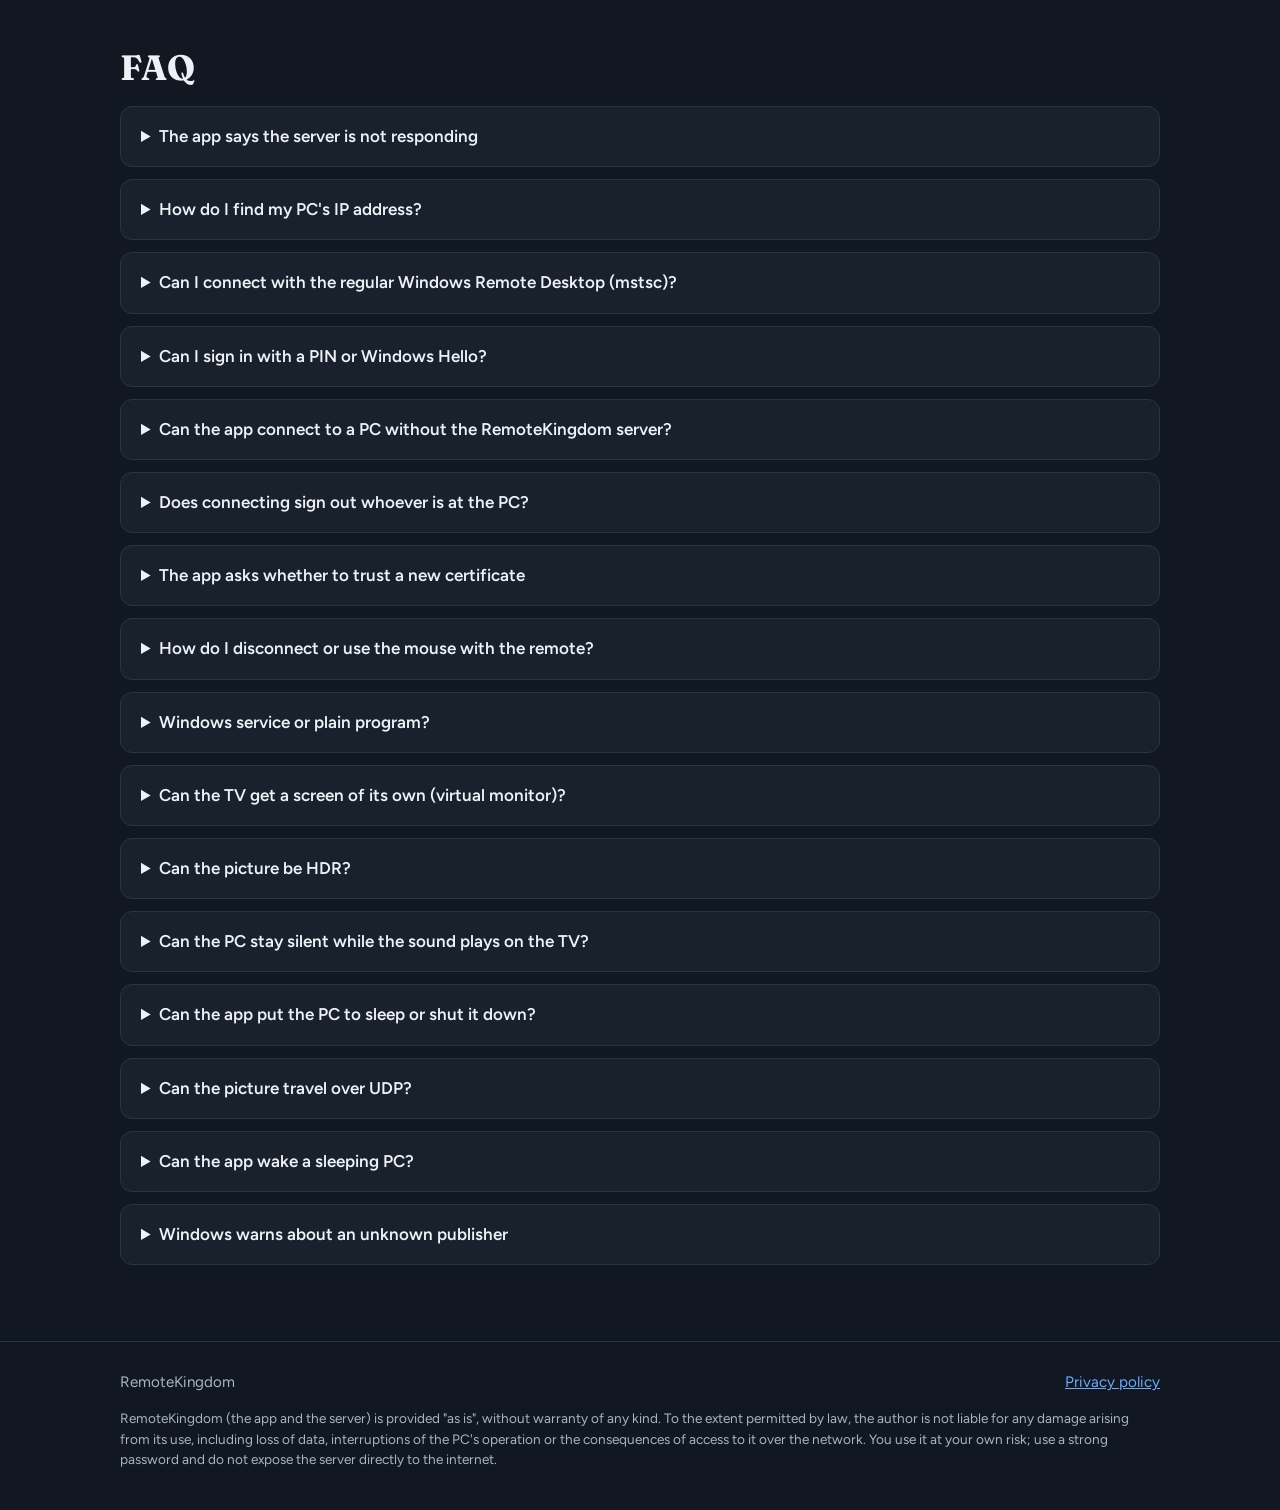
==== commit 36bb8b41: "Footer: no-warranty and liability disclaimer (PL, EN) Co-Authored-By: Claude Opus 5.5 <noreply@anthr" ====
--- a/en/index.html
+++ b/en/index.html
@@ -327,6 +327,7 @@
     <span>RemoteKingdom</span>
     <span><a href="https://github.com/2lero/privacy-policy/blob/main/remotekingdom-privacy-en.txt">Privacy policy</a></span>
   </div>
+  <div class="wrap disclaimer">RemoteKingdom (the app and the server) is provided "as is", without warranty of any kind. To the extent permitted by law, the author is not liable for any damage arising from its use, including loss of data, interruptions of the PC's operation or the consequences of access to it over the network. You use it at your own risk; use a strong password and do not expose the server directly to the internet.</div>
 </footer>
 
 </body>
--- a/style.css
+++ b/style.css
@@ -59,6 +59,7 @@
 
   footer { border-top: 1px solid var(--line); padding: 28px 0 40px; color: var(--muted); font-size: .95rem; }
   footer .wrap { display: flex; flex-wrap: wrap; gap: 20px; justify-content: space-between; }
+  footer .disclaimer { display: block; margin-top: 14px; font-size: .85rem; line-height: 1.5; }
 
   @media (max-width: 860px) {
     .hero { grid-template-columns: 1fr; padding-top: 24px; }
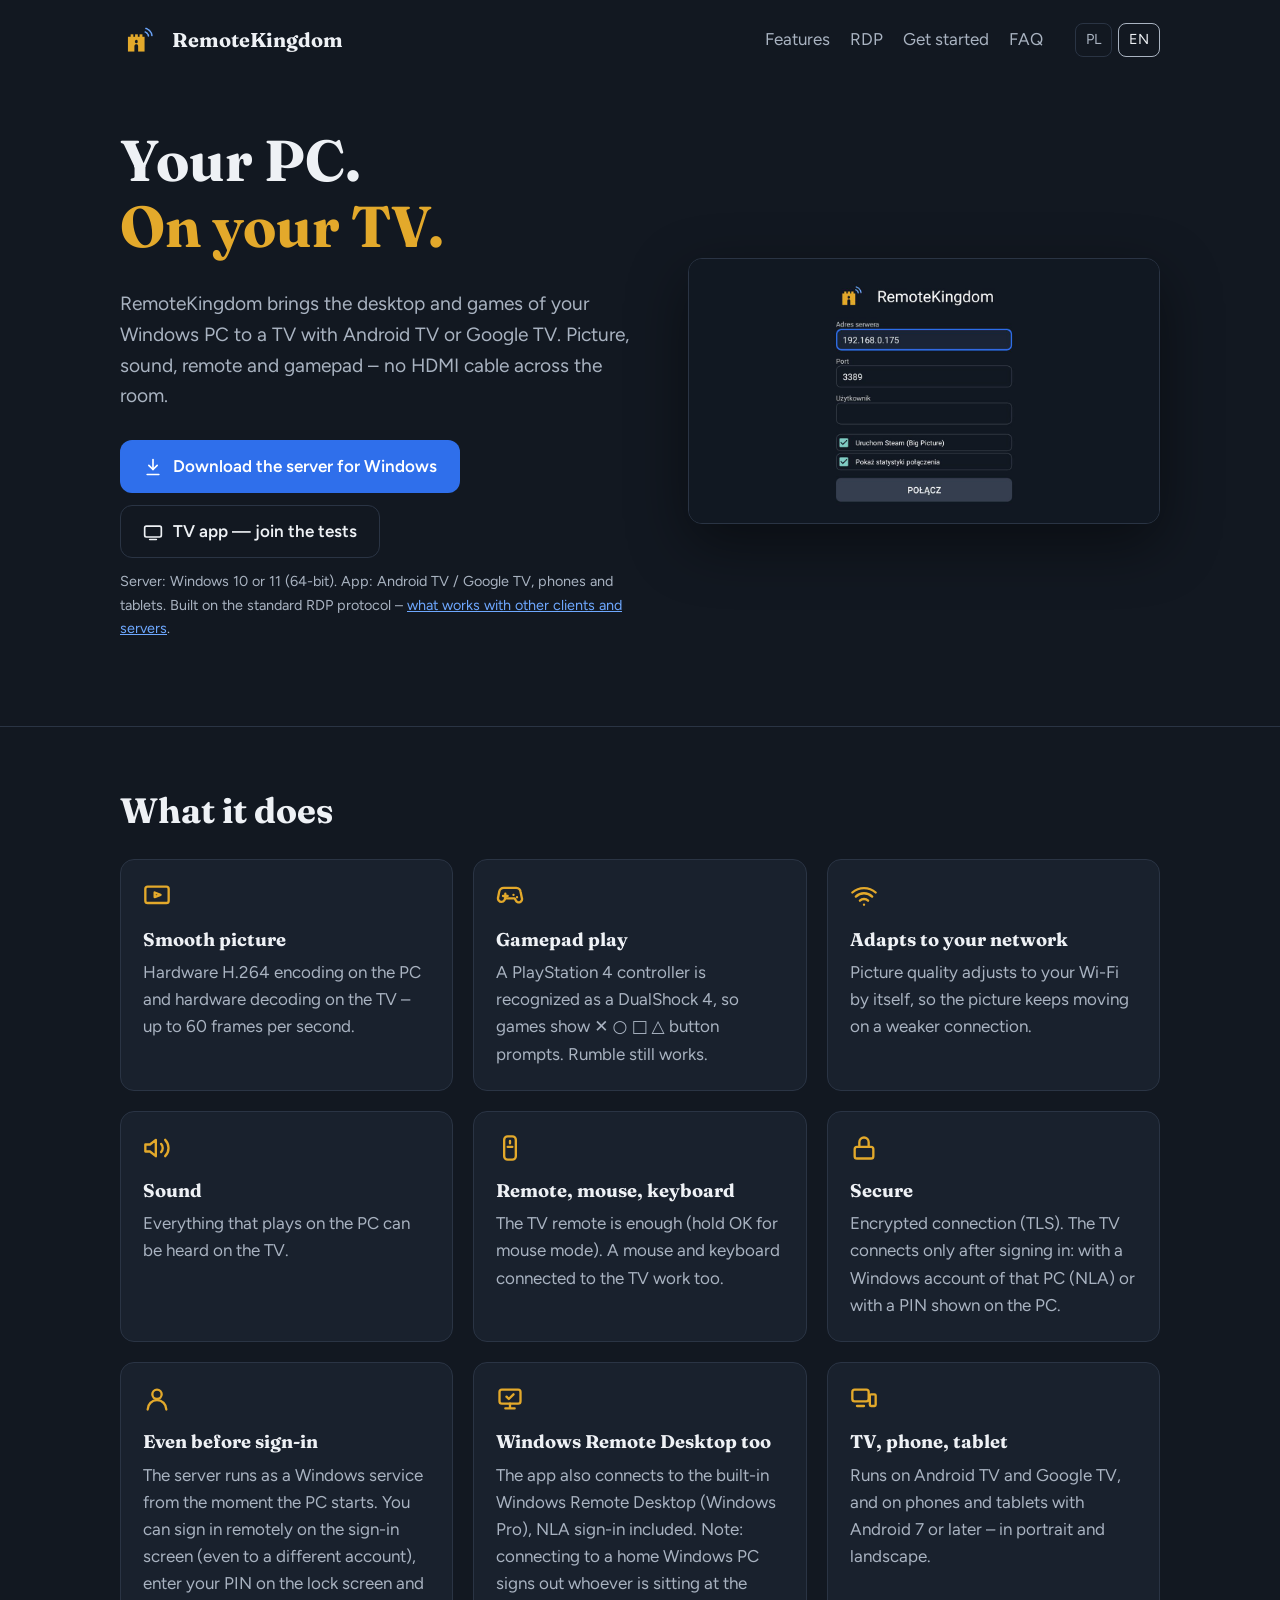
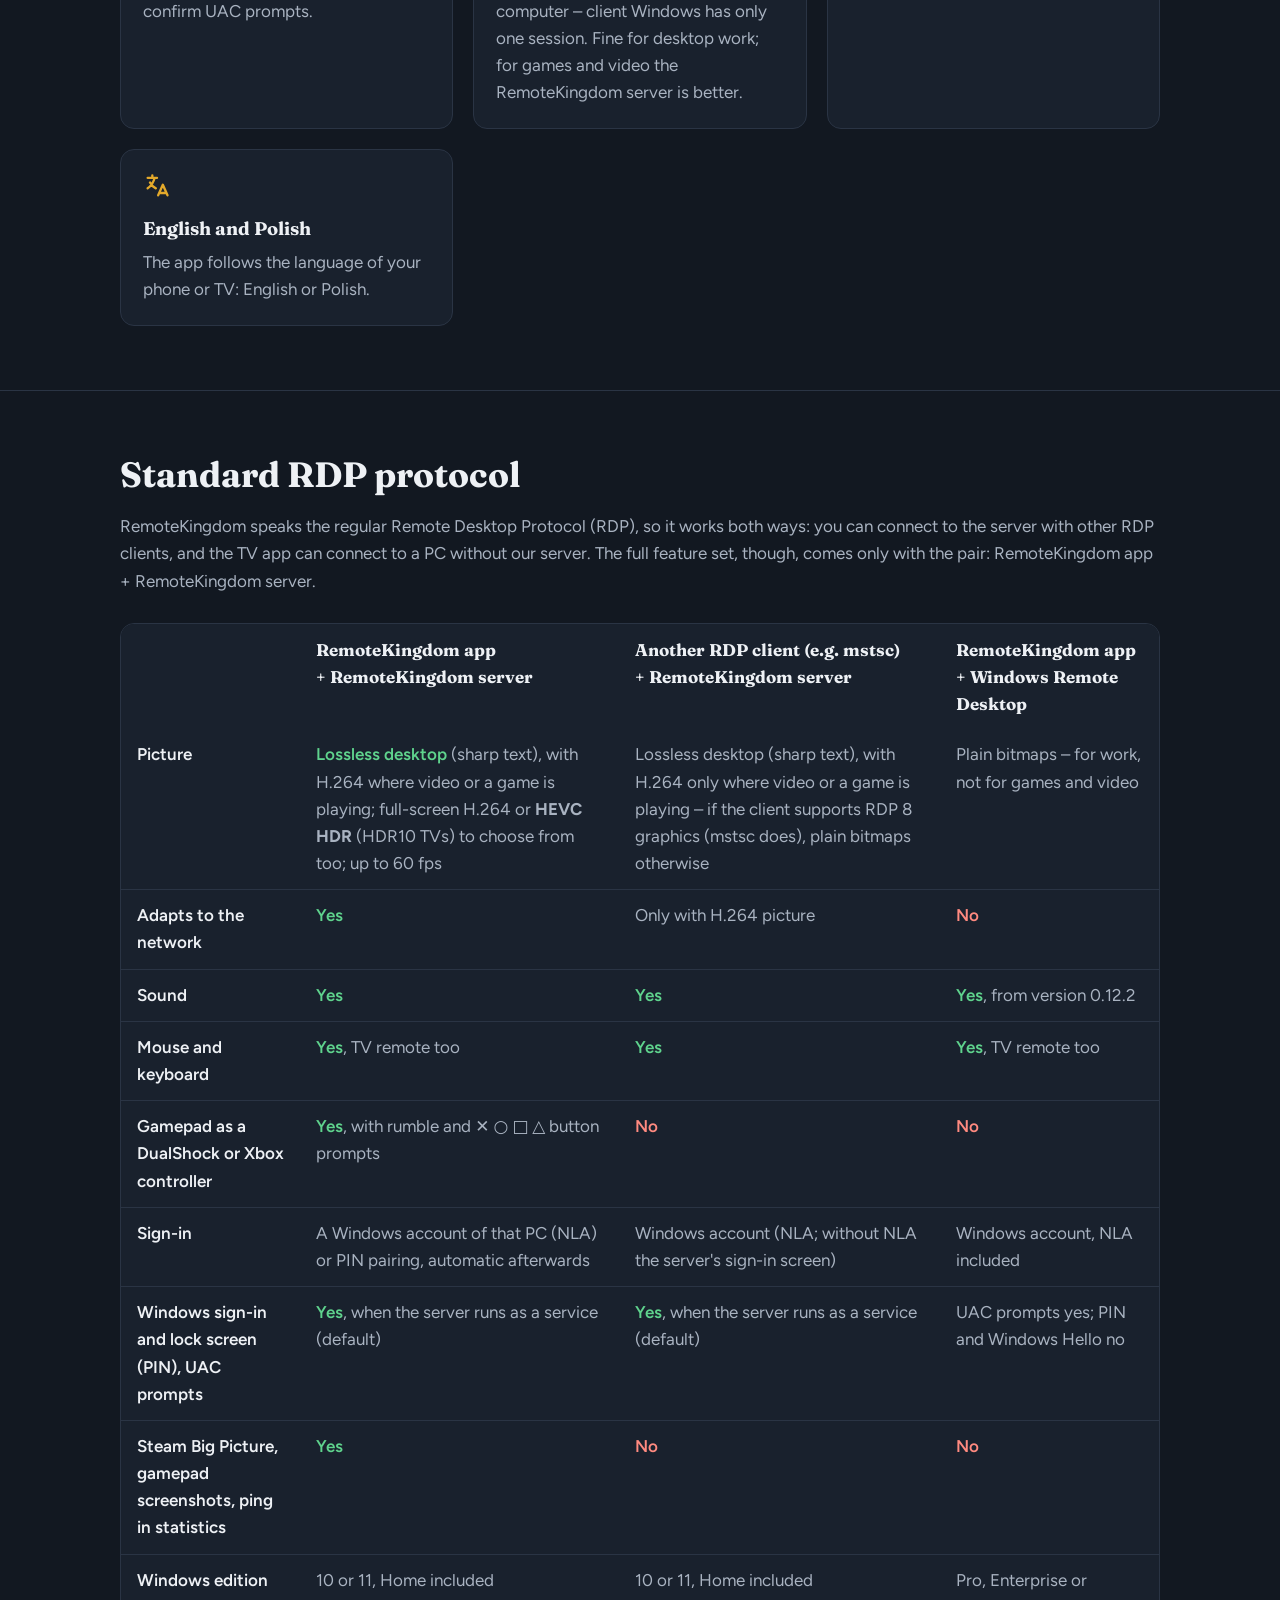
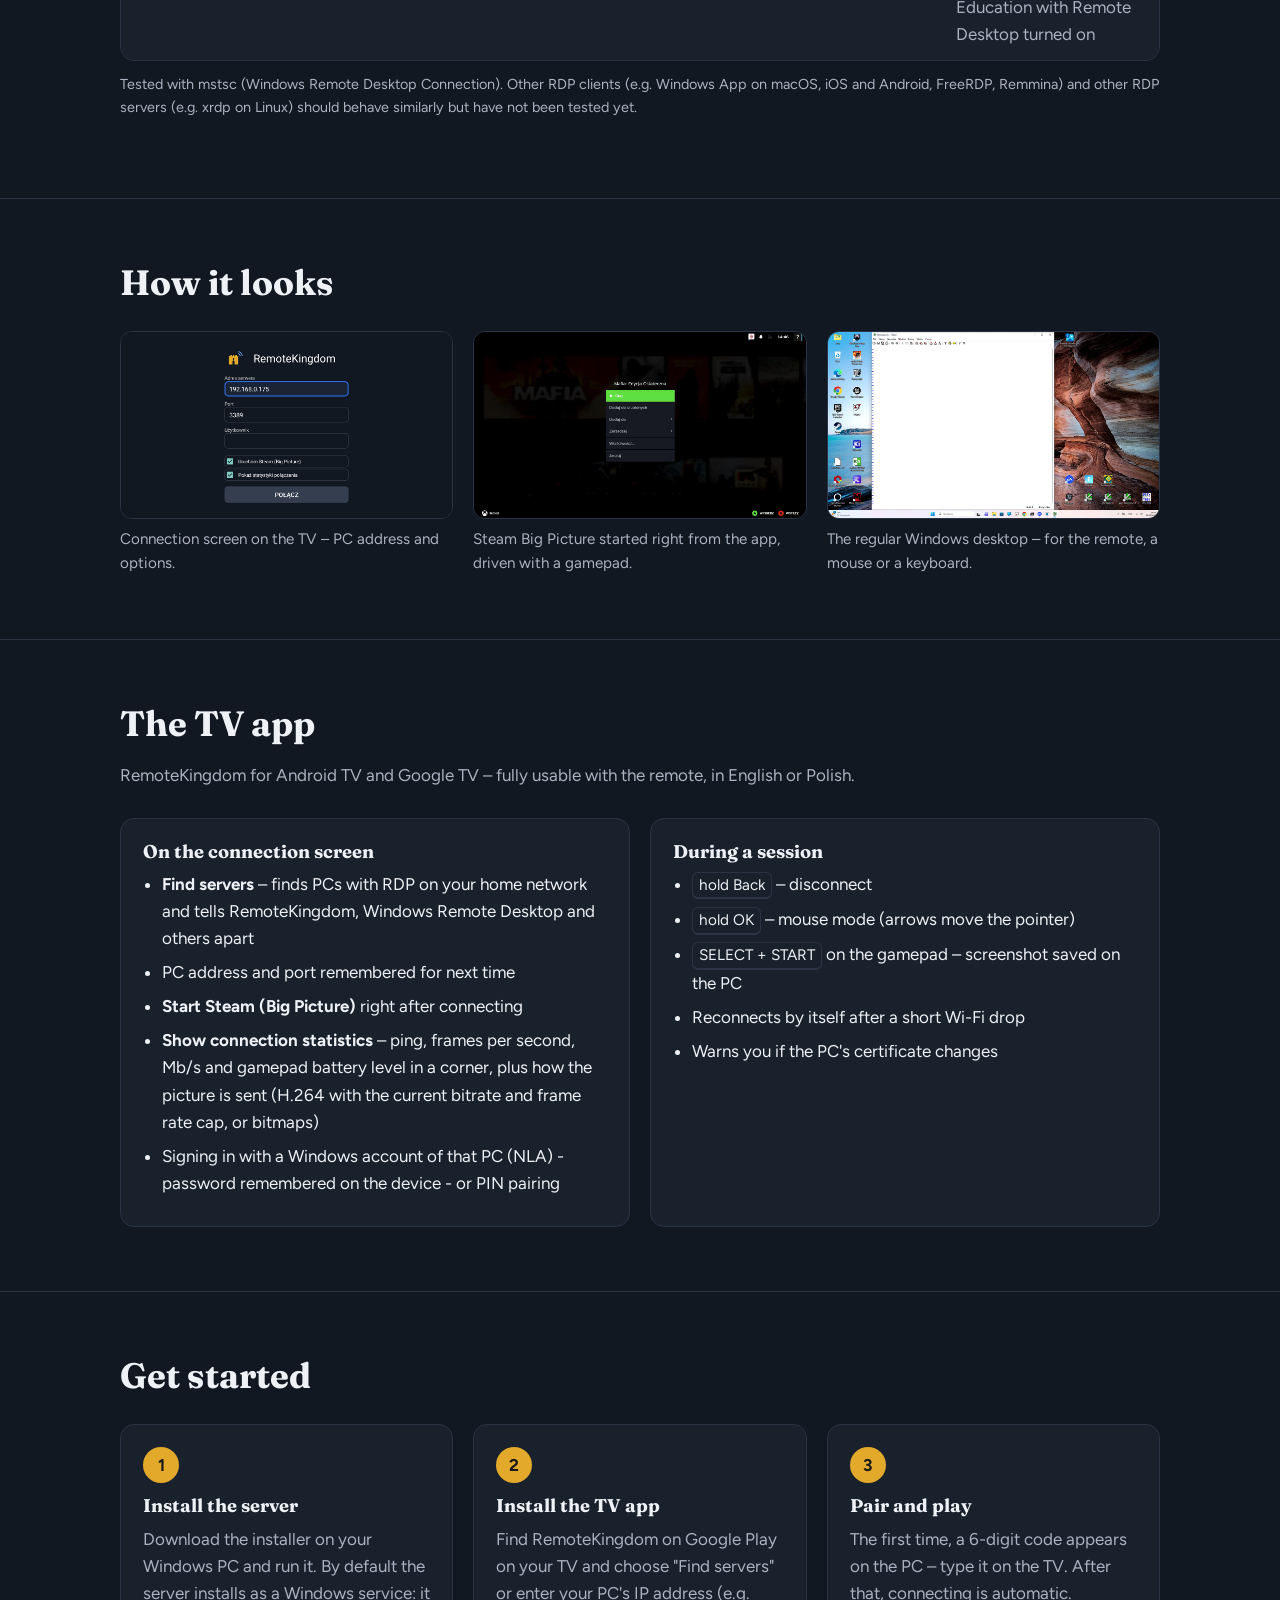
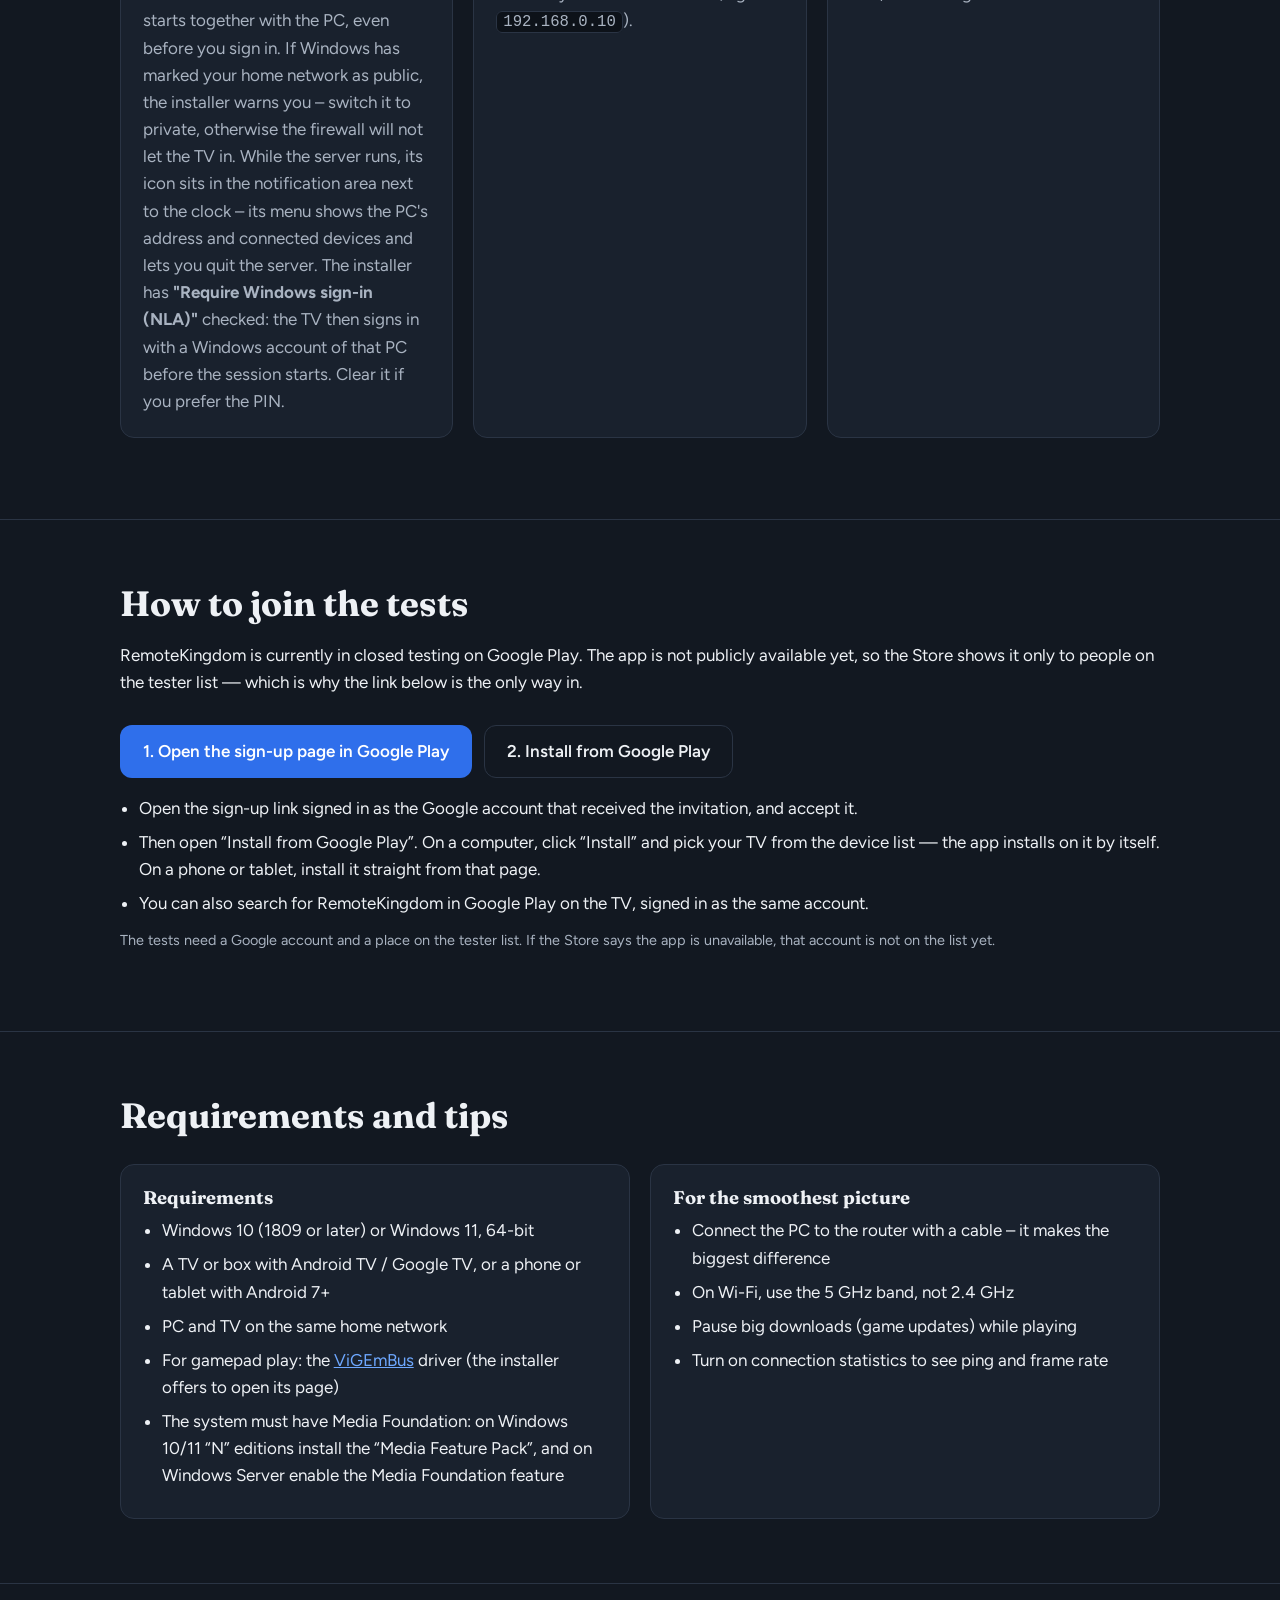
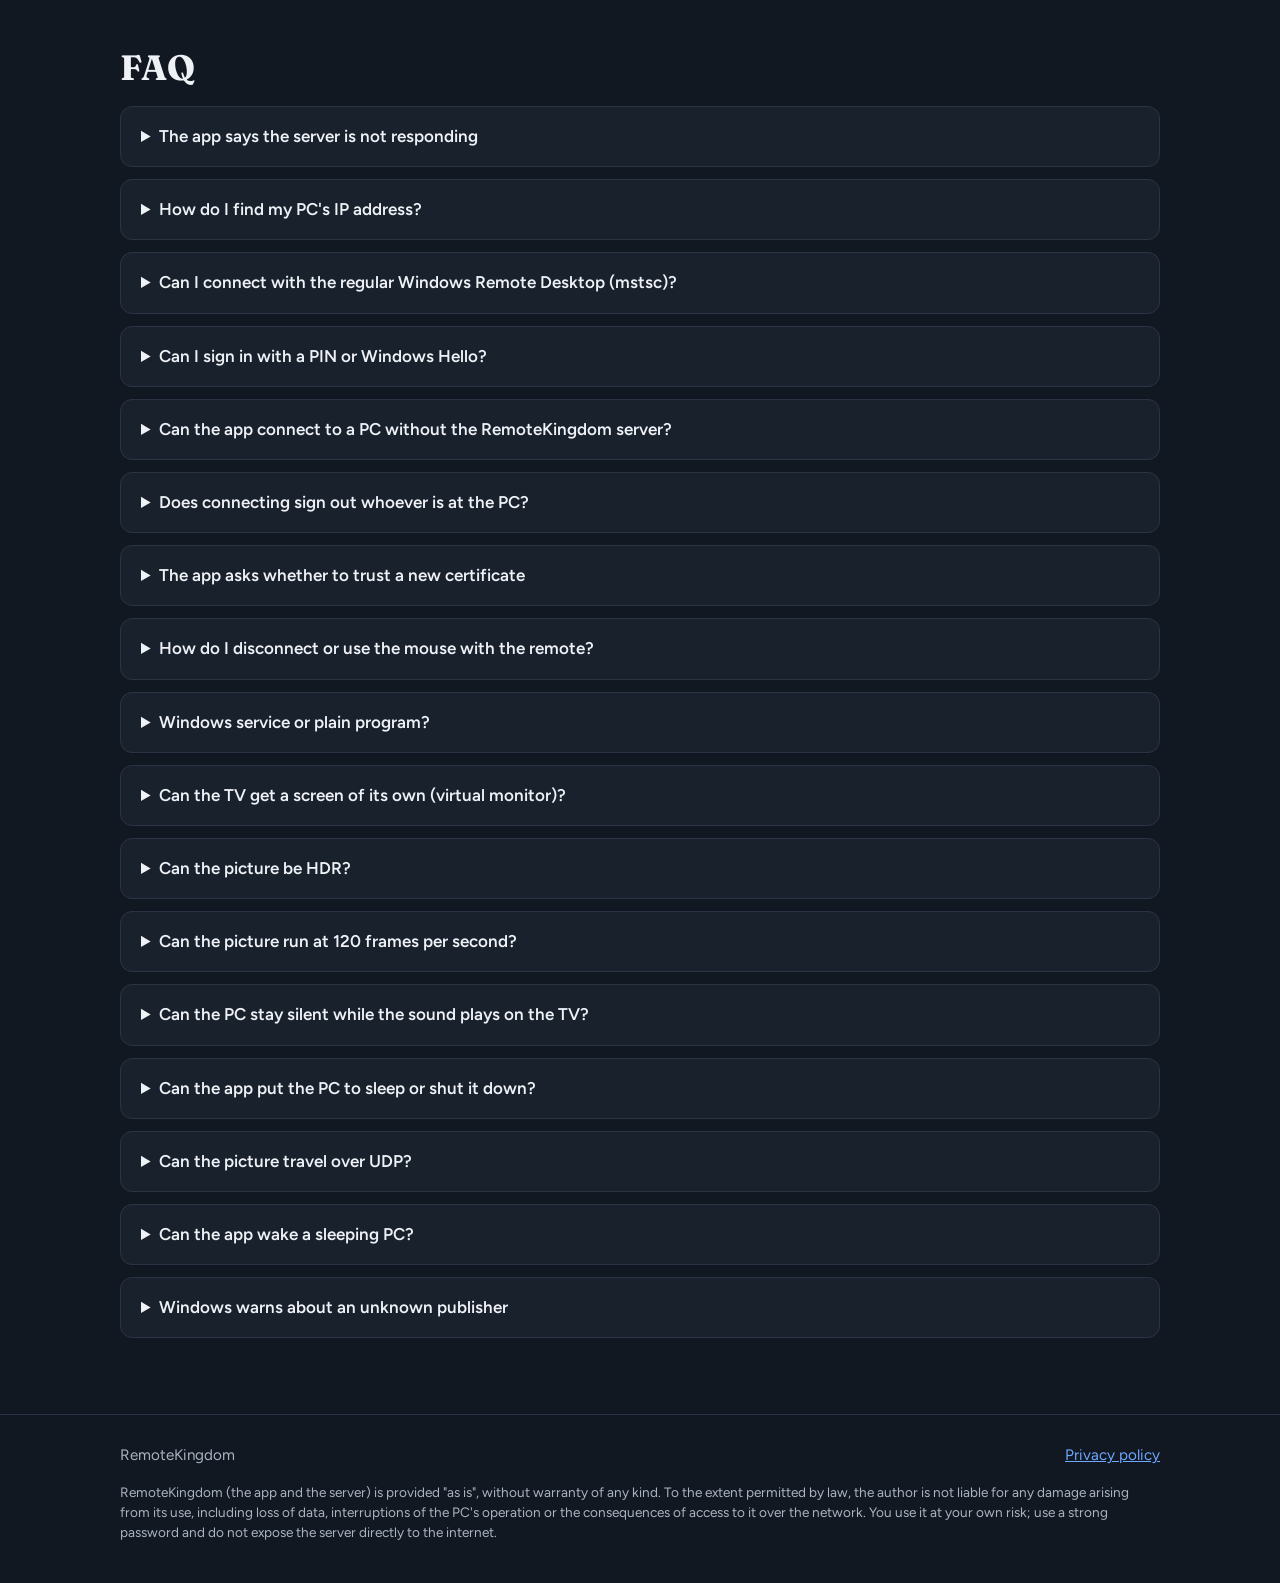
==== commit 1325f6f4: "FAQ: 120 fps (server 0.17.23/0.17.24, app 0.17.0) Co-Authored-By: Claude Opus 5.5 <noreply@anthropic" ====
--- a/en/index.html
+++ b/en/index.html
@@ -288,13 +288,17 @@
     </details>
     <details>
       <summary>Can the TV get a screen of its own (virtual monitor)?</summary>
-      <p>Yes, as an experimental option since 0.14 - tick <b>"Virtual monitor"</b> in the installer (service mode only). During a connection Windows gets an extra screen at exactly the TV's or phone's resolution and makes it the primary one. Since server 0.16.3 the PC's monitor goes dark meanwhile, so every window is on the screen you see in the app. When you disconnect, the virtual screen goes away and the PC's monitor comes back with its windows. Since 0.17.6 a key press, a click or a clear mouse movement at the PC also switches its monitor back on during the session – the remote connection goes on. Since 0.17.7 the PC's monitor then also becomes the primary screen, so new windows and the taskbar appear on it. It is still the same desktop: one pointer and the same windows, so it is not for two people working at once.</p>
+      <p>Yes, as an experimental option since 0.14 - tick <b>"Virtual monitor"</b> in the installer (service mode only). During a connection Windows gets an extra screen at exactly the TV's or phone's resolution and makes it the primary one. Since server 0.16.3 the PC's monitor goes dark meanwhile, so every window is on the screen you see in the app. When you disconnect, the virtual screen goes away and the PC's monitor comes back with its windows. Since 0.17.6 a key press, a click or a clear mouse movement at the PC also switches its monitor back on during the session – the remote connection goes on. Since 0.17.22 the PC's monitor then shows exactly what the client sees (a clone in the client's resolution), and after 10 minutes without input at the PC the virtual screen is the only one again. It is still the same desktop: one pointer and the same windows, so it is not for two people working at once.</p>
       <p>The option installs the <a href="https://github.com/VirtualDrivers/Virtual-Display-Driver">Virtual Display Driver</a> (MIT licence) and adds its publisher, SignPath Foundation, to Windows' trusted publishers - otherwise Windows would ask for consent during the install. Uninstalling the server removes the driver and that trust.</p>
       <p>Games in <b>exclusive fullscreen</b> are black on the virtual monitor - Windows' capture cannot see them there. Set the game to windowed or borderless, or switch the app to <b>"Virtual monitor: off"</b> before connecting (app 0.14.2 and later): the picture then comes from the PC's monitor, where such games show.</p>
     </details>
     <details>
       <summary>Can the picture be HDR?</summary>
       <p>Yes, as an experimental mode since server 0.15 and app 0.14: <b>"Picture: HEVC HDR"</b>. It appears only on TVs that show HDR10 and have a hardware 10-bit HEVC decoder - elsewhere the option does not exist. The server turns HDR on for the connection (on the virtual monitor, or on the PC's monitor if you had not) and back off afterwards. The whole screen then goes as HEVC Main 10 HDR10 video, so desktop text is slightly less sharp than in the lossless mode. When something on the way cannot do HDR (graphics card, monitor), the server sends plain H.264.</p>
+    </details>
+    <details>
+      <summary>Can the picture run at 120 frames per second?</summary>
+      <p>Yes, since server 0.17.23 and app 0.17.0. When the phone's or TV's screen can do 120 Hz at its resolution, the app switches it over and asks the server for 120 frames (the virtual monitor then runs at 120 Hz too). Otherwise the picture runs at 60; mstsc stays at 60. Since 0.17.24 the server really reaches 120, as long as the game draws that many frames and the Wi-Fi keeps up – on a weaker network the automatic control lowers the frame rate by itself.</p>
     </details>
     <details>
       <summary>Can the PC stay silent while the sound plays on the TV?</summary>
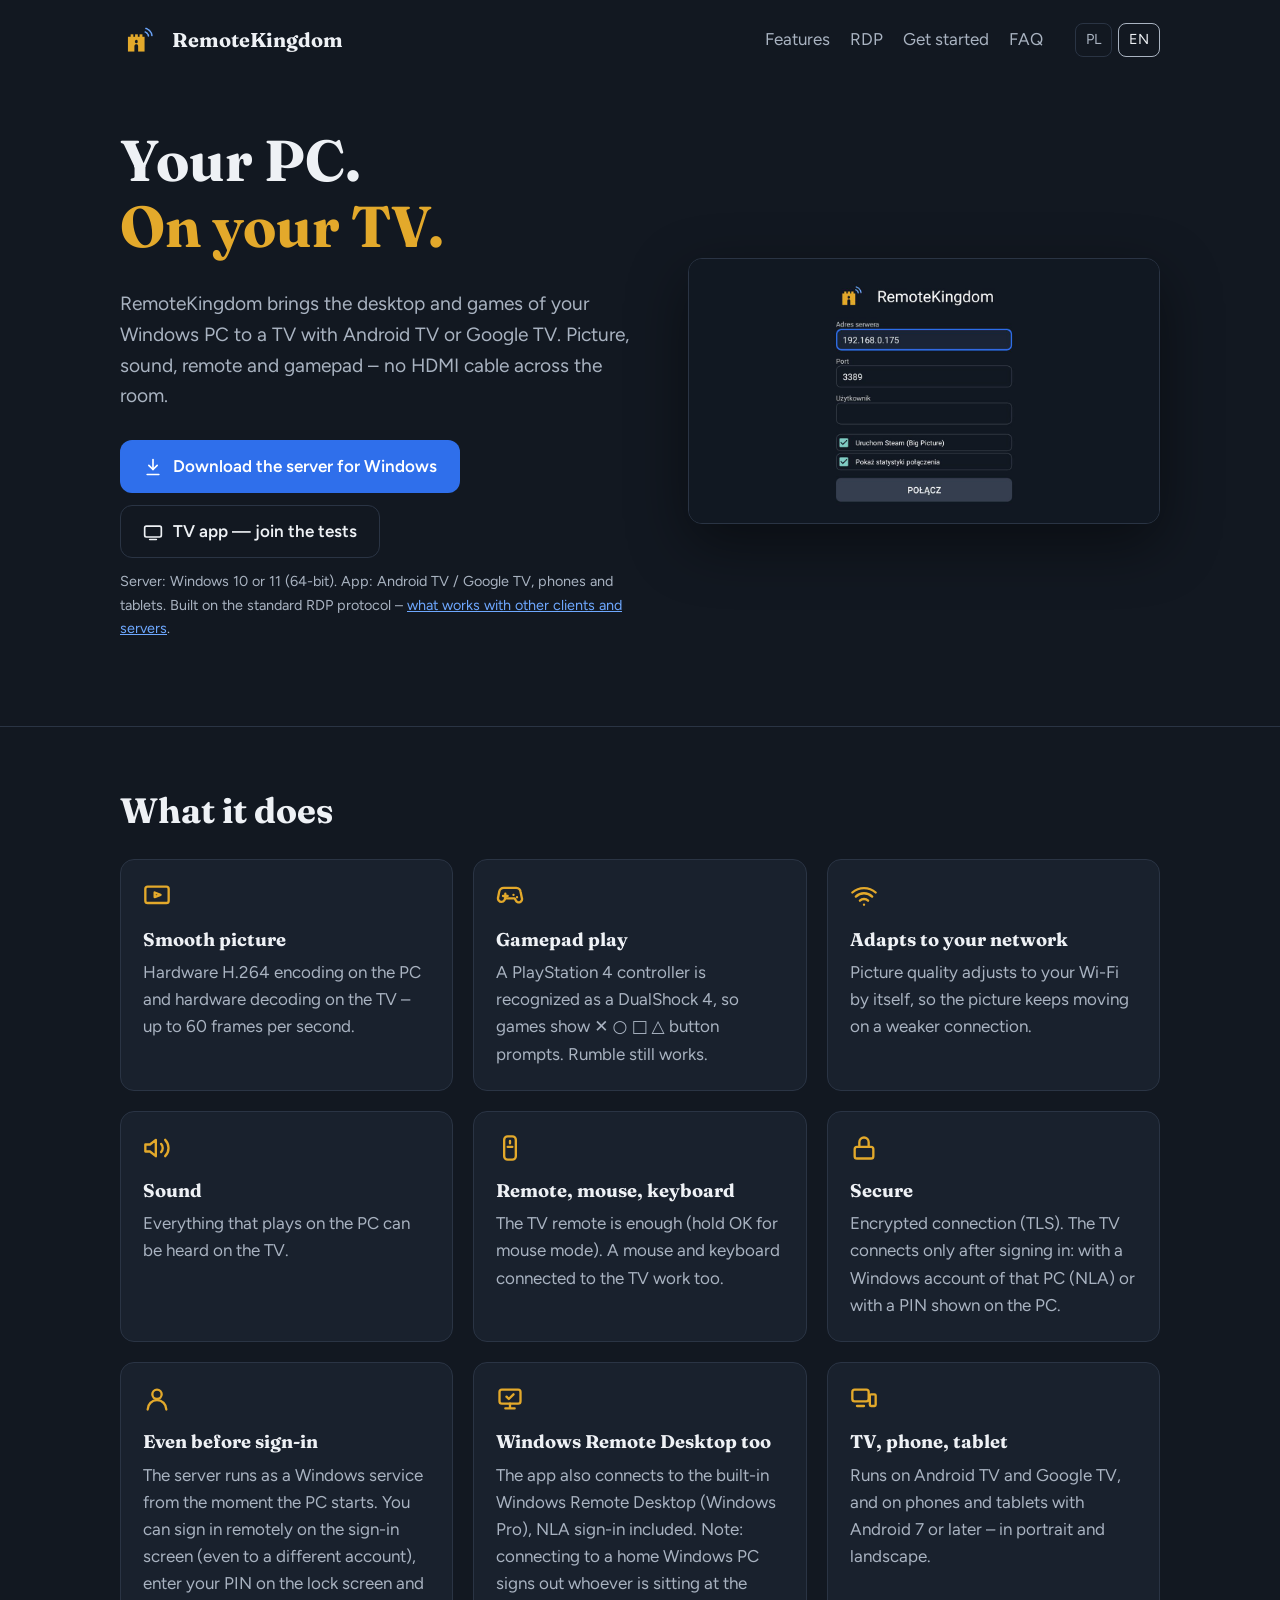
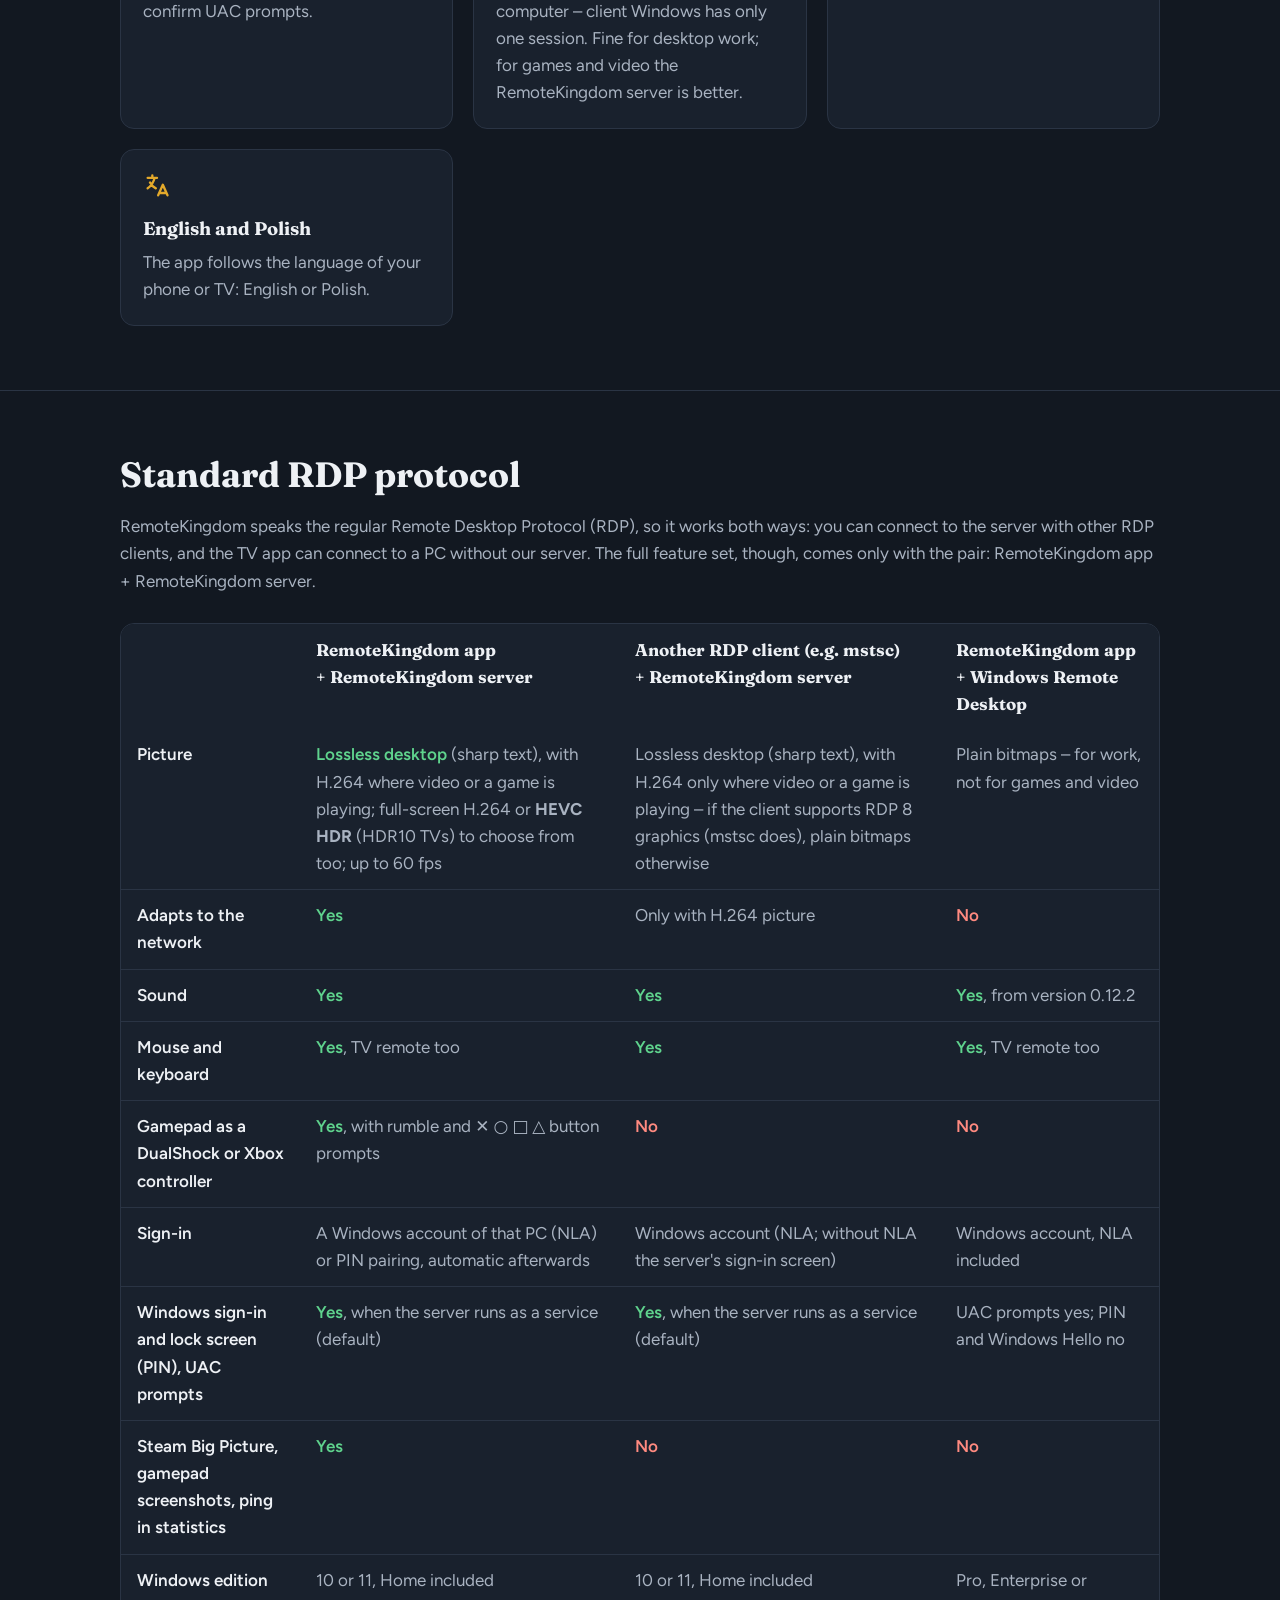
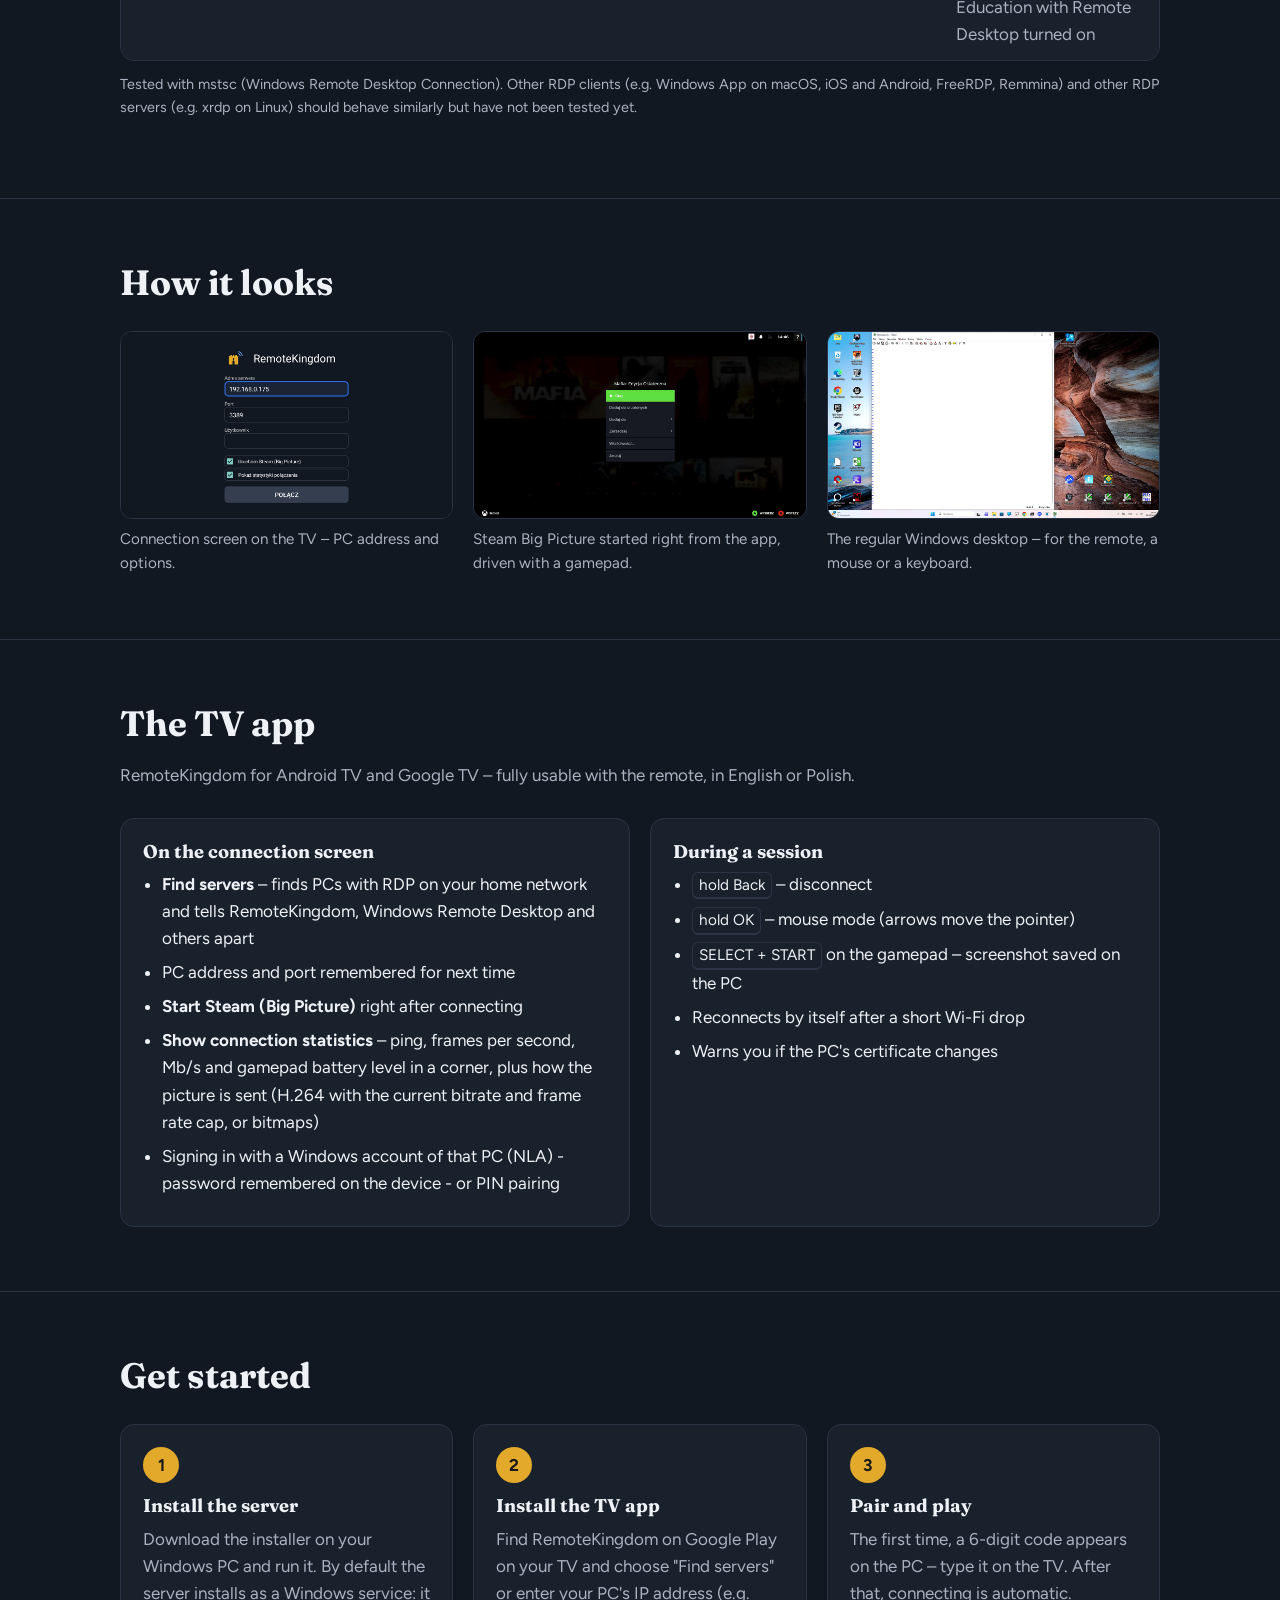
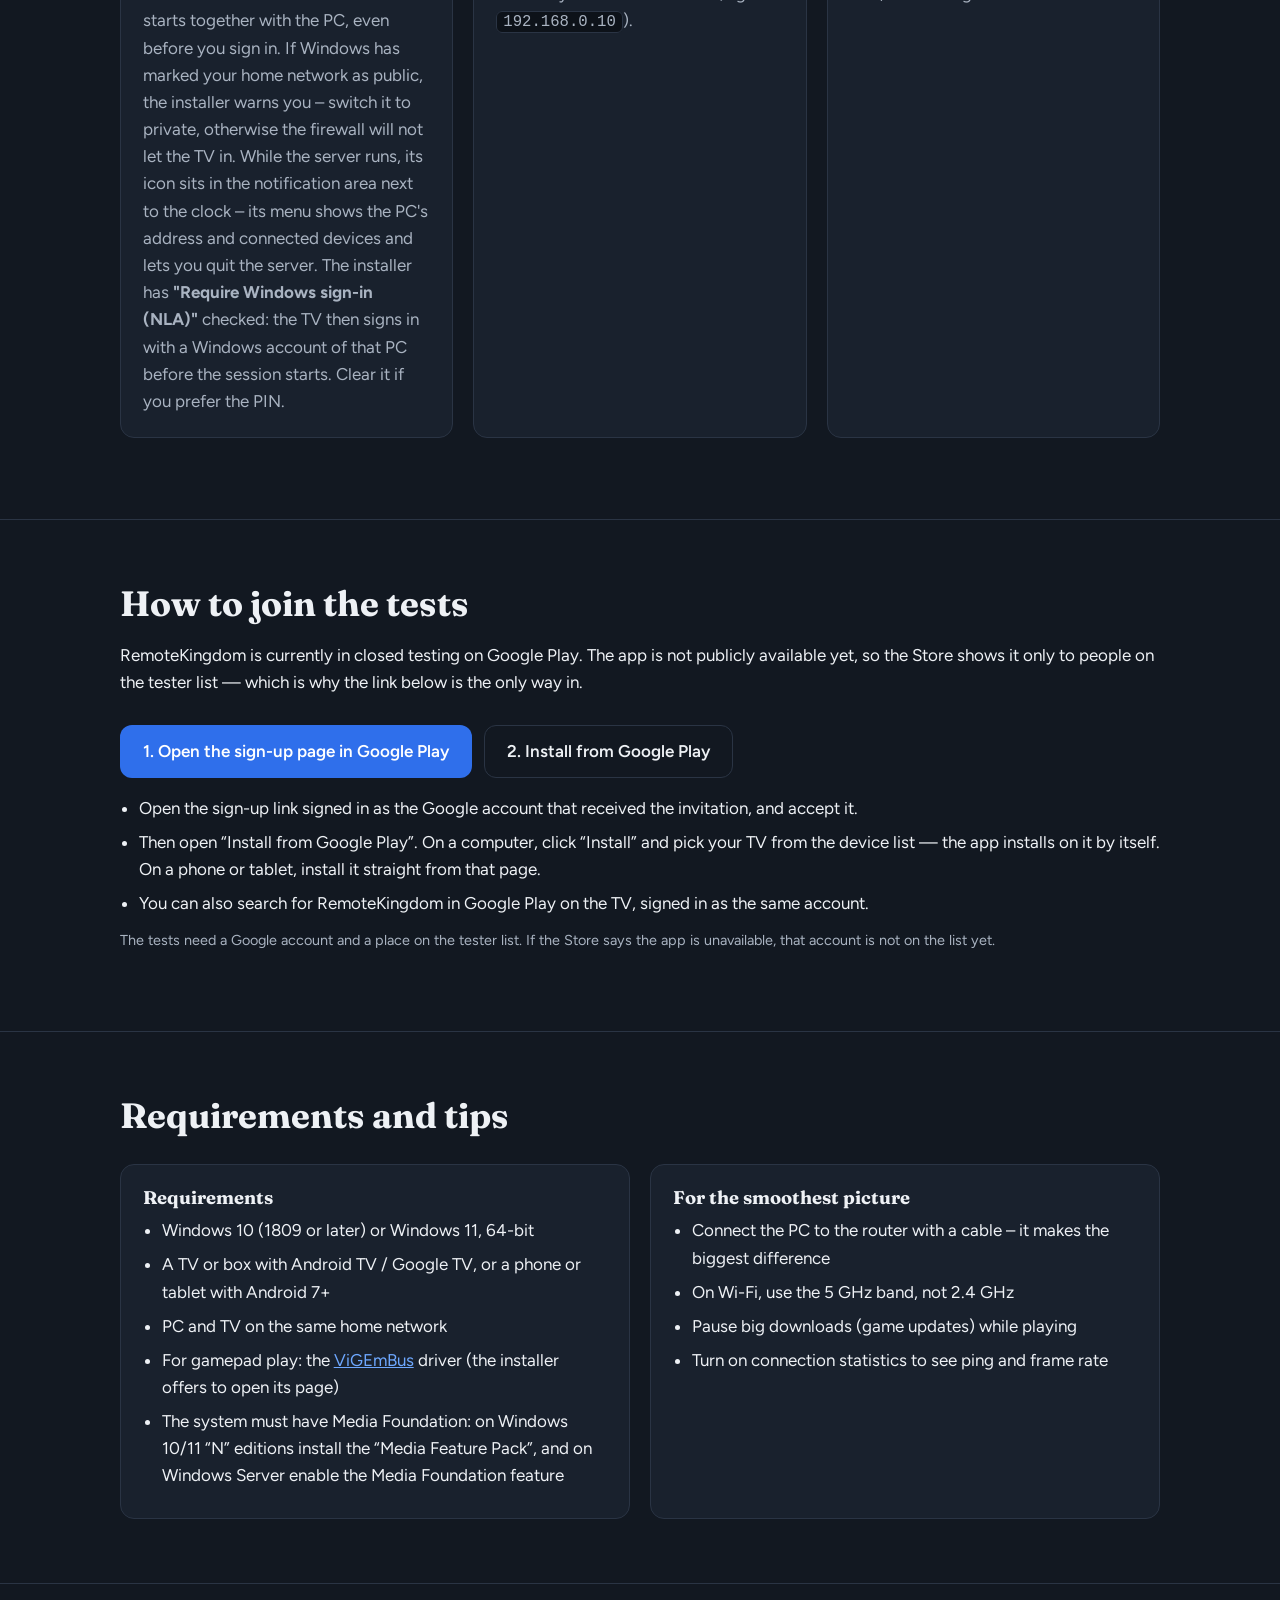
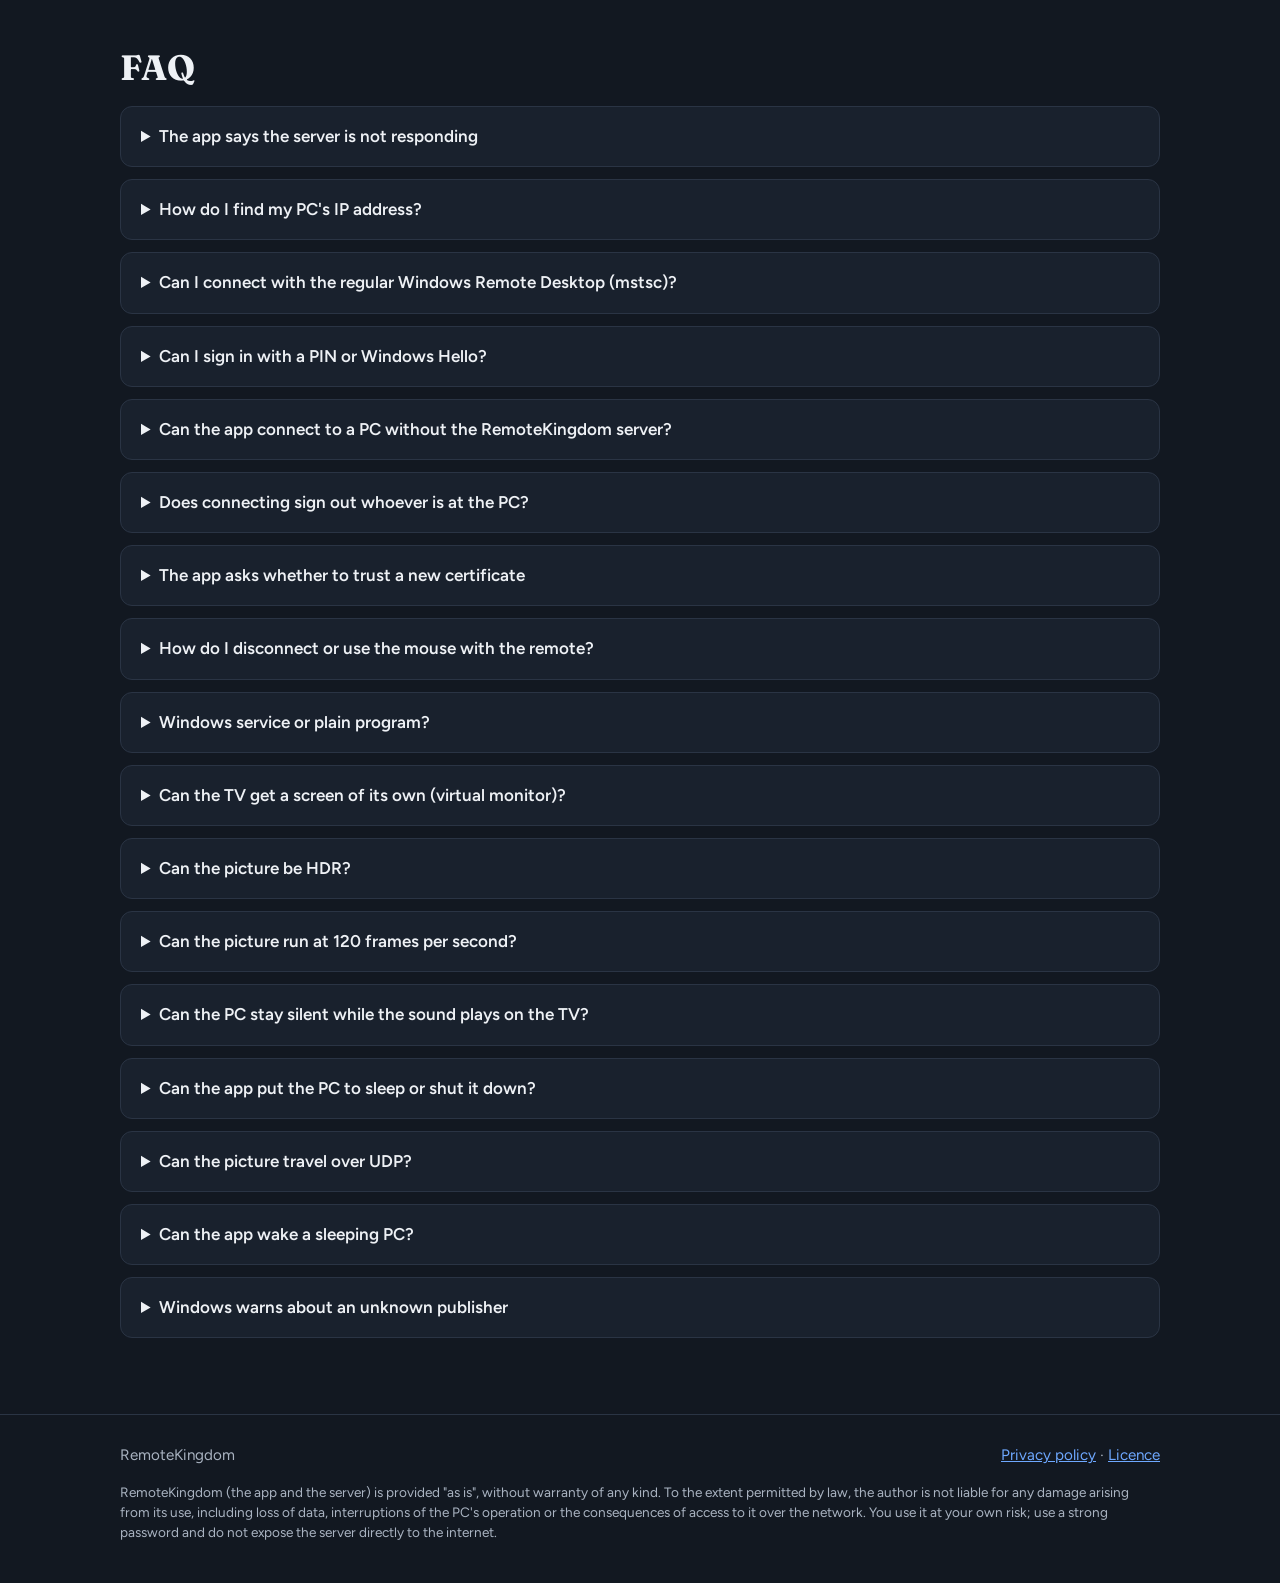
==== commit 0d1f1484: "Licence (closed source, free) and footer links Co-Authored-By: Claude Opus 5.5 <noreply@anthropic.co" ====
--- a/en/index.html
+++ b/en/index.html
@@ -329,7 +329,7 @@
 <footer>
   <div class="wrap">
     <span>RemoteKingdom</span>
-    <span><a href="https://github.com/2lero/privacy-policy/blob/main/remotekingdom-privacy-en.txt">Privacy policy</a></span>
+    <span><a href="https://github.com/2lero/privacy-policy/blob/main/remotekingdom-privacy-en.txt">Privacy policy</a> · <a href="../license.txt">Licence</a></span>
   </div>
   <div class="wrap disclaimer">RemoteKingdom (the app and the server) is provided "as is", without warranty of any kind. To the extent permitted by law, the author is not liable for any damage arising from its use, including loss of data, interruptions of the PC's operation or the consequences of access to it over the network. You use it at your own risk; use a strong password and do not expose the server directly to the internet.</div>
 </footer>
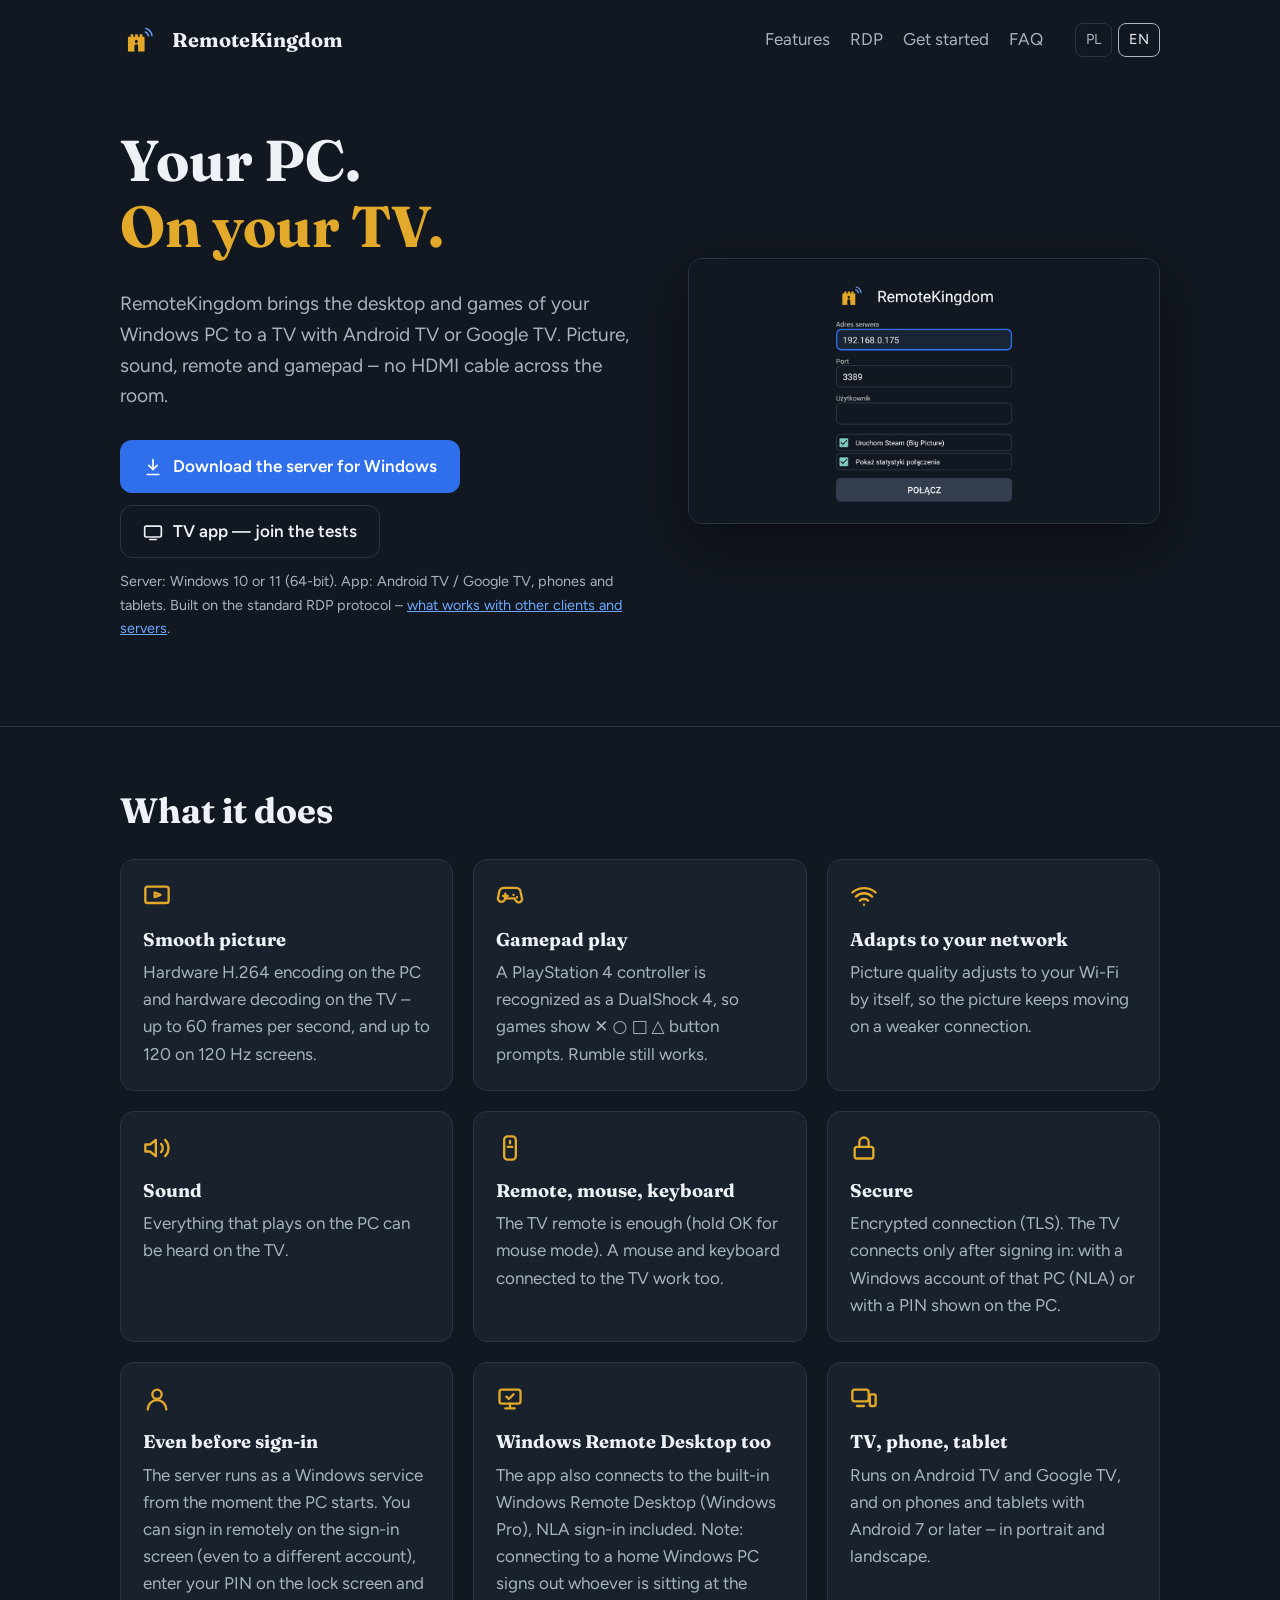
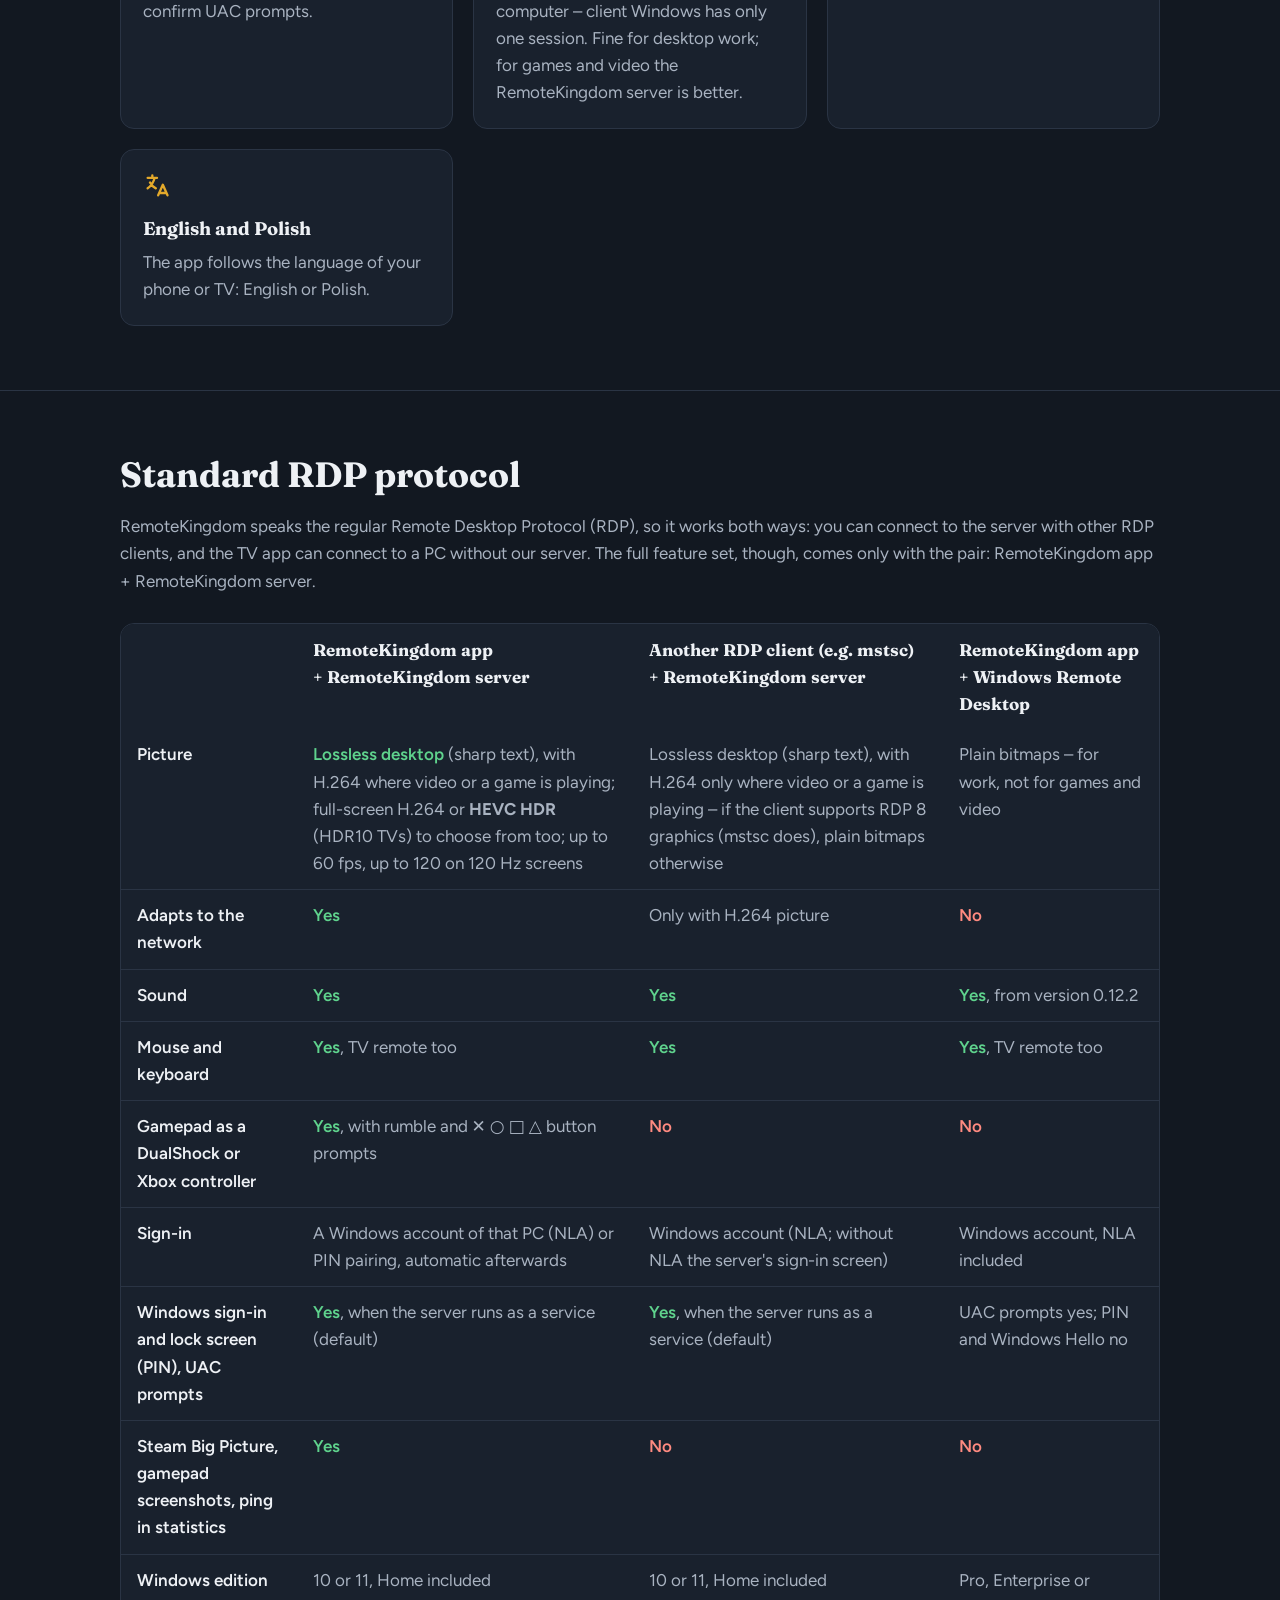
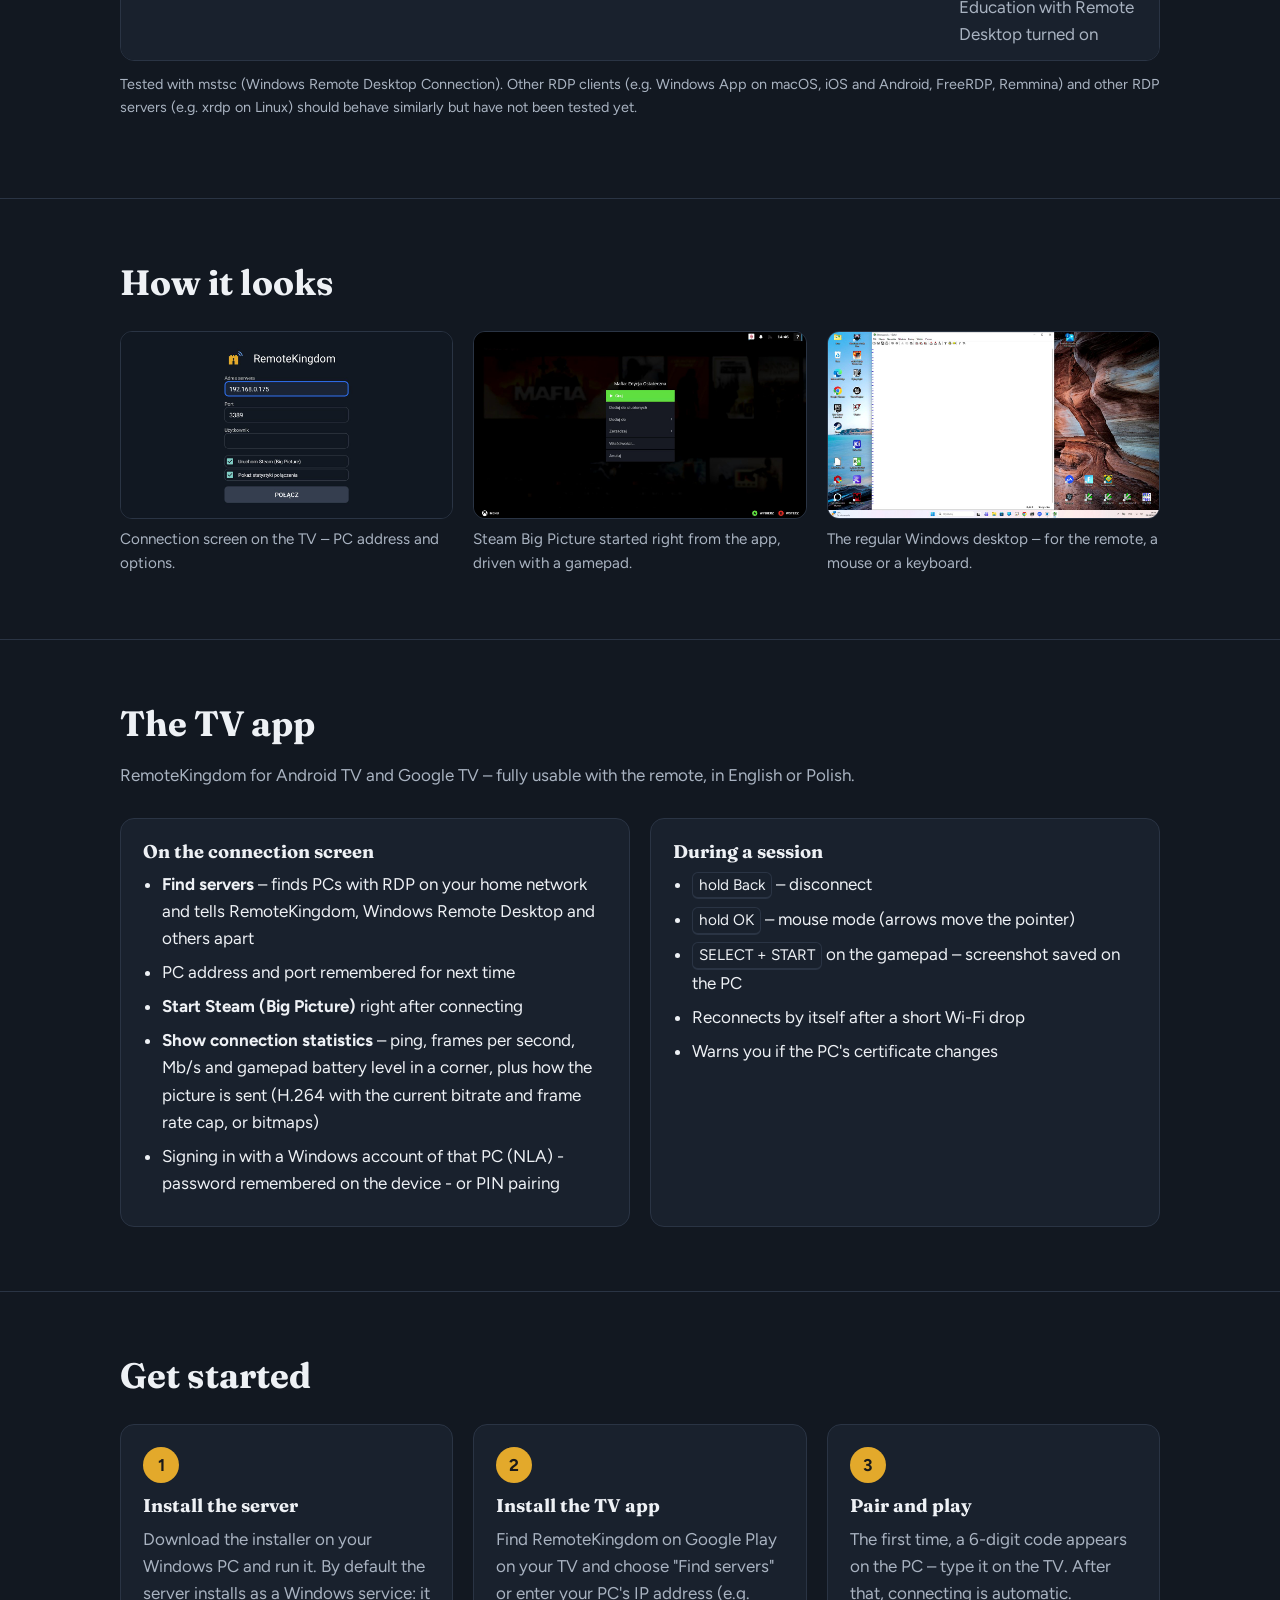
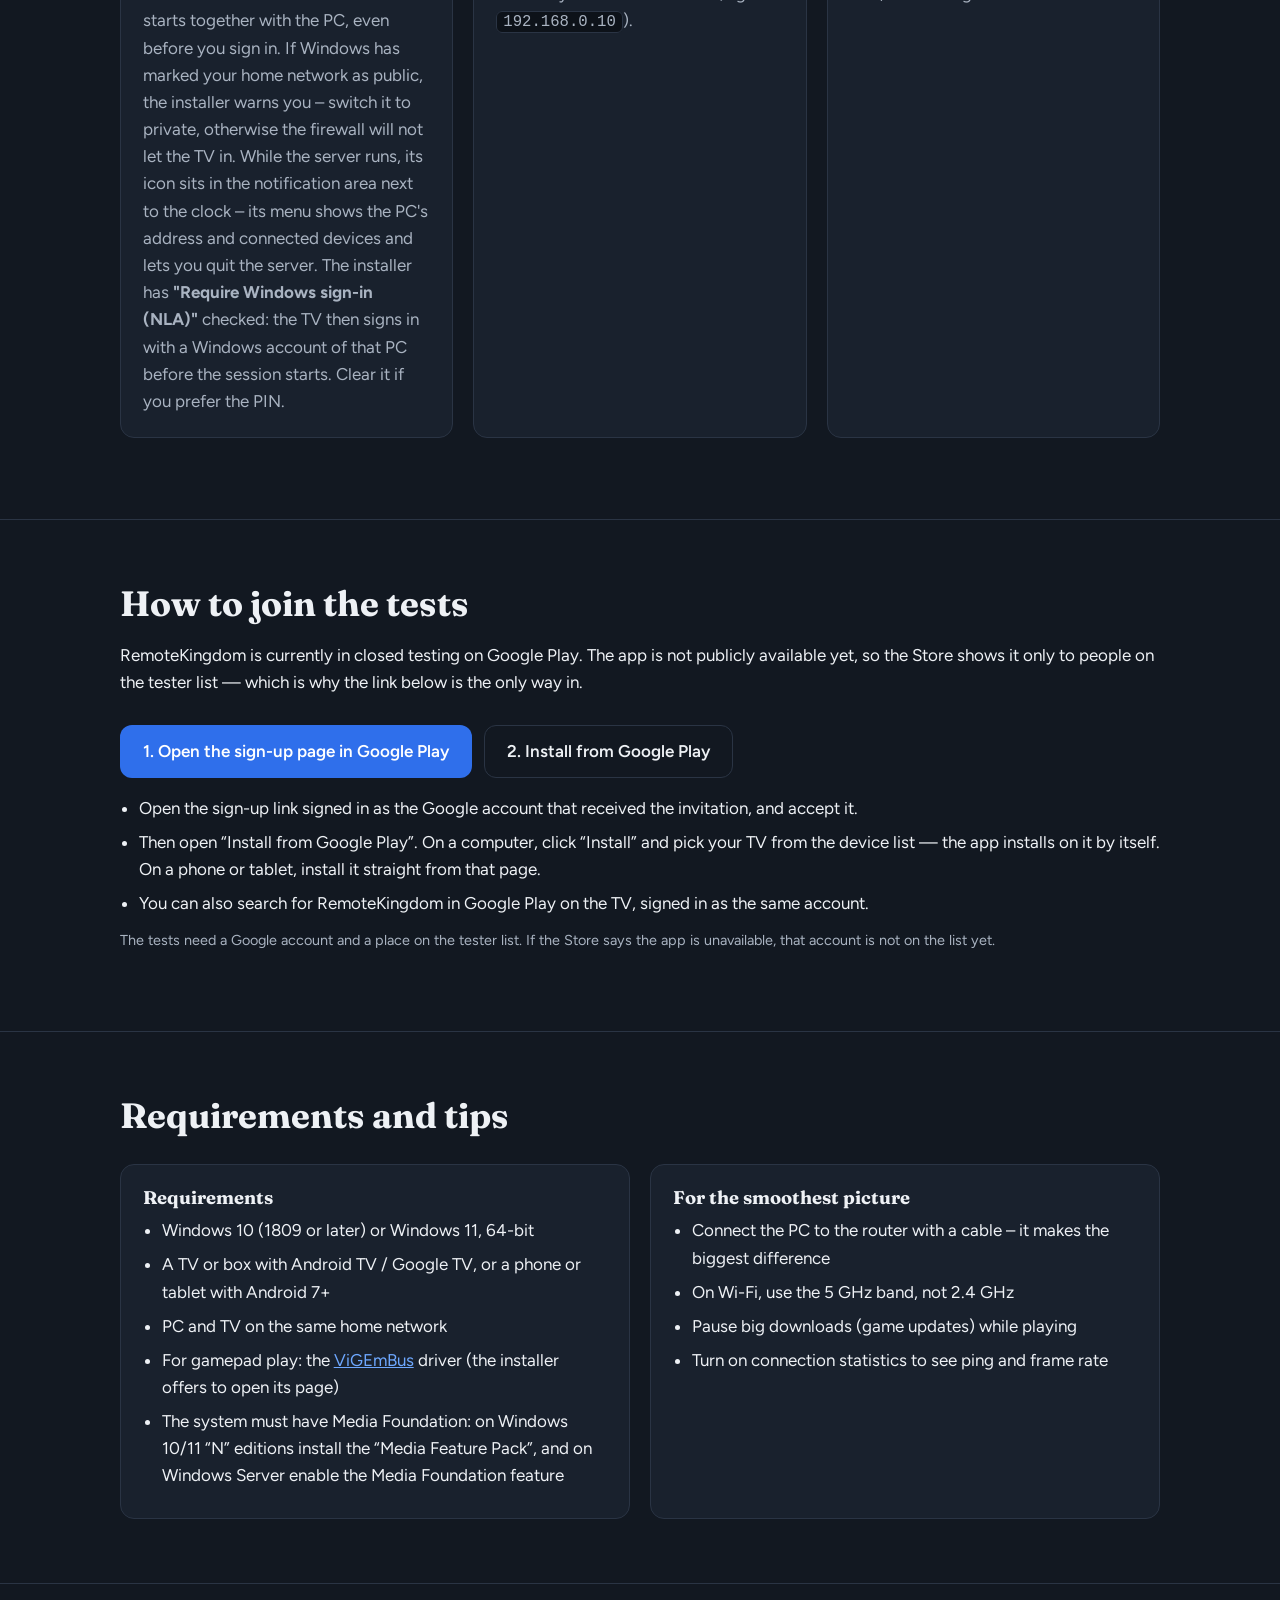
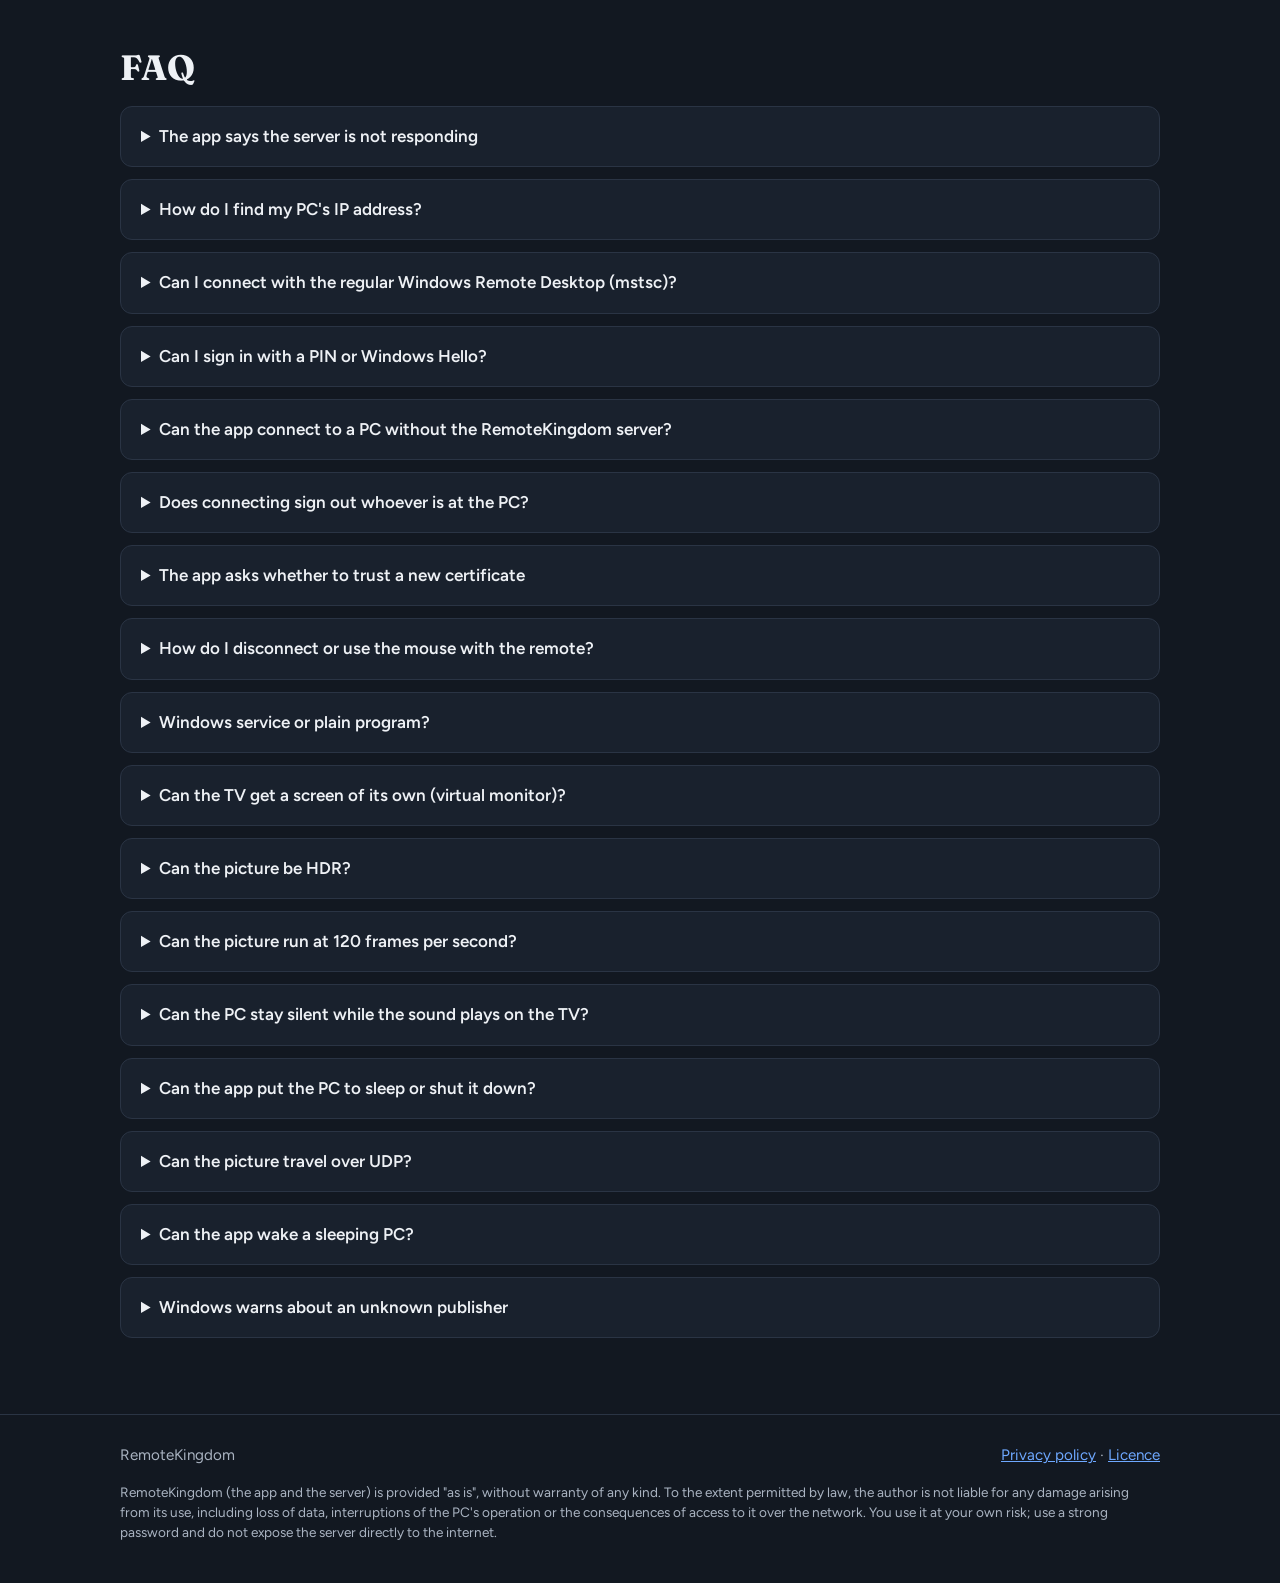
==== commit c6c49709: "Site: up to 120 fps on 120 Hz screens Co-Authored-By: Claude Opus 5.5 <noreply@anthropic.com>" ====
--- a/en/index.html
+++ b/en/index.html
@@ -56,7 +56,7 @@
       <div class="card">
         <svg viewBox="0 0 24 24" fill="none" stroke="currentColor" stroke-width="2" stroke-linecap="round" stroke-linejoin="round" aria-hidden="true"><rect x="2" y="4" width="20" height="14" rx="2"/><path d="m10 9 5 2-5 2z"/></svg>
         <h3>Smooth picture</h3>
-        <p>Hardware H.264 encoding on the PC and hardware decoding on the TV – up to 60 frames per second.</p>
+        <p>Hardware H.264 encoding on the PC and hardware decoding on the TV – up to 60 frames per second, and up to 120 on 120 Hz screens.</p>
       </div>
       <div class="card">
         <svg viewBox="0 0 24 24" fill="none" stroke="currentColor" stroke-width="2" stroke-linecap="round" stroke-linejoin="round" aria-hidden="true"><path d="M6 12h4m-2-2v4"/><path d="M15 11h.01M18 13h.01"/><path d="M17.3 5H6.7a4 4 0 0 0-3.9 3.2l-1 5A3 3 0 0 0 4.7 17c1 0 1.9-.5 2.4-1.3L8 14h8l.9 1.7a2.8 2.8 0 0 0 5.2-2.2l-1-5A4 4 0 0 0 17.3 5z"/></svg>
@@ -122,7 +122,7 @@
           </tr>
         </thead>
         <tbody>
-          <tr><th>Picture</th><td><span class="yes">Lossless desktop</span> (sharp text), with H.264 where video or a game is playing; full-screen H.264 or <b>HEVC HDR</b> (HDR10 TVs) to choose from too; up to 60 fps</td><td>Lossless desktop (sharp text), with H.264 only where video or a game is playing – if the client supports RDP 8 graphics (mstsc does), plain bitmaps otherwise</td><td>Plain bitmaps – for work, not for games and video</td></tr>
+          <tr><th>Picture</th><td><span class="yes">Lossless desktop</span> (sharp text), with H.264 where video or a game is playing; full-screen H.264 or <b>HEVC HDR</b> (HDR10 TVs) to choose from too; up to 60 fps, up to 120 on 120 Hz screens</td><td>Lossless desktop (sharp text), with H.264 only where video or a game is playing – if the client supports RDP 8 graphics (mstsc does), plain bitmaps otherwise</td><td>Plain bitmaps – for work, not for games and video</td></tr>
           <tr><th>Adapts to the network</th><td><span class="yes">Yes</span></td><td>Only with H.264 picture</td><td><span class="no">No</span></td></tr>
           <tr><th>Sound</th><td><span class="yes">Yes</span></td><td><span class="yes">Yes</span></td><td><span class="yes">Yes</span>, from version 0.12.2</td></tr>
           <tr><th>Mouse and keyboard</th><td><span class="yes">Yes</span>, TV remote too</td><td><span class="yes">Yes</span></td><td><span class="yes">Yes</span>, TV remote too</td></tr>
